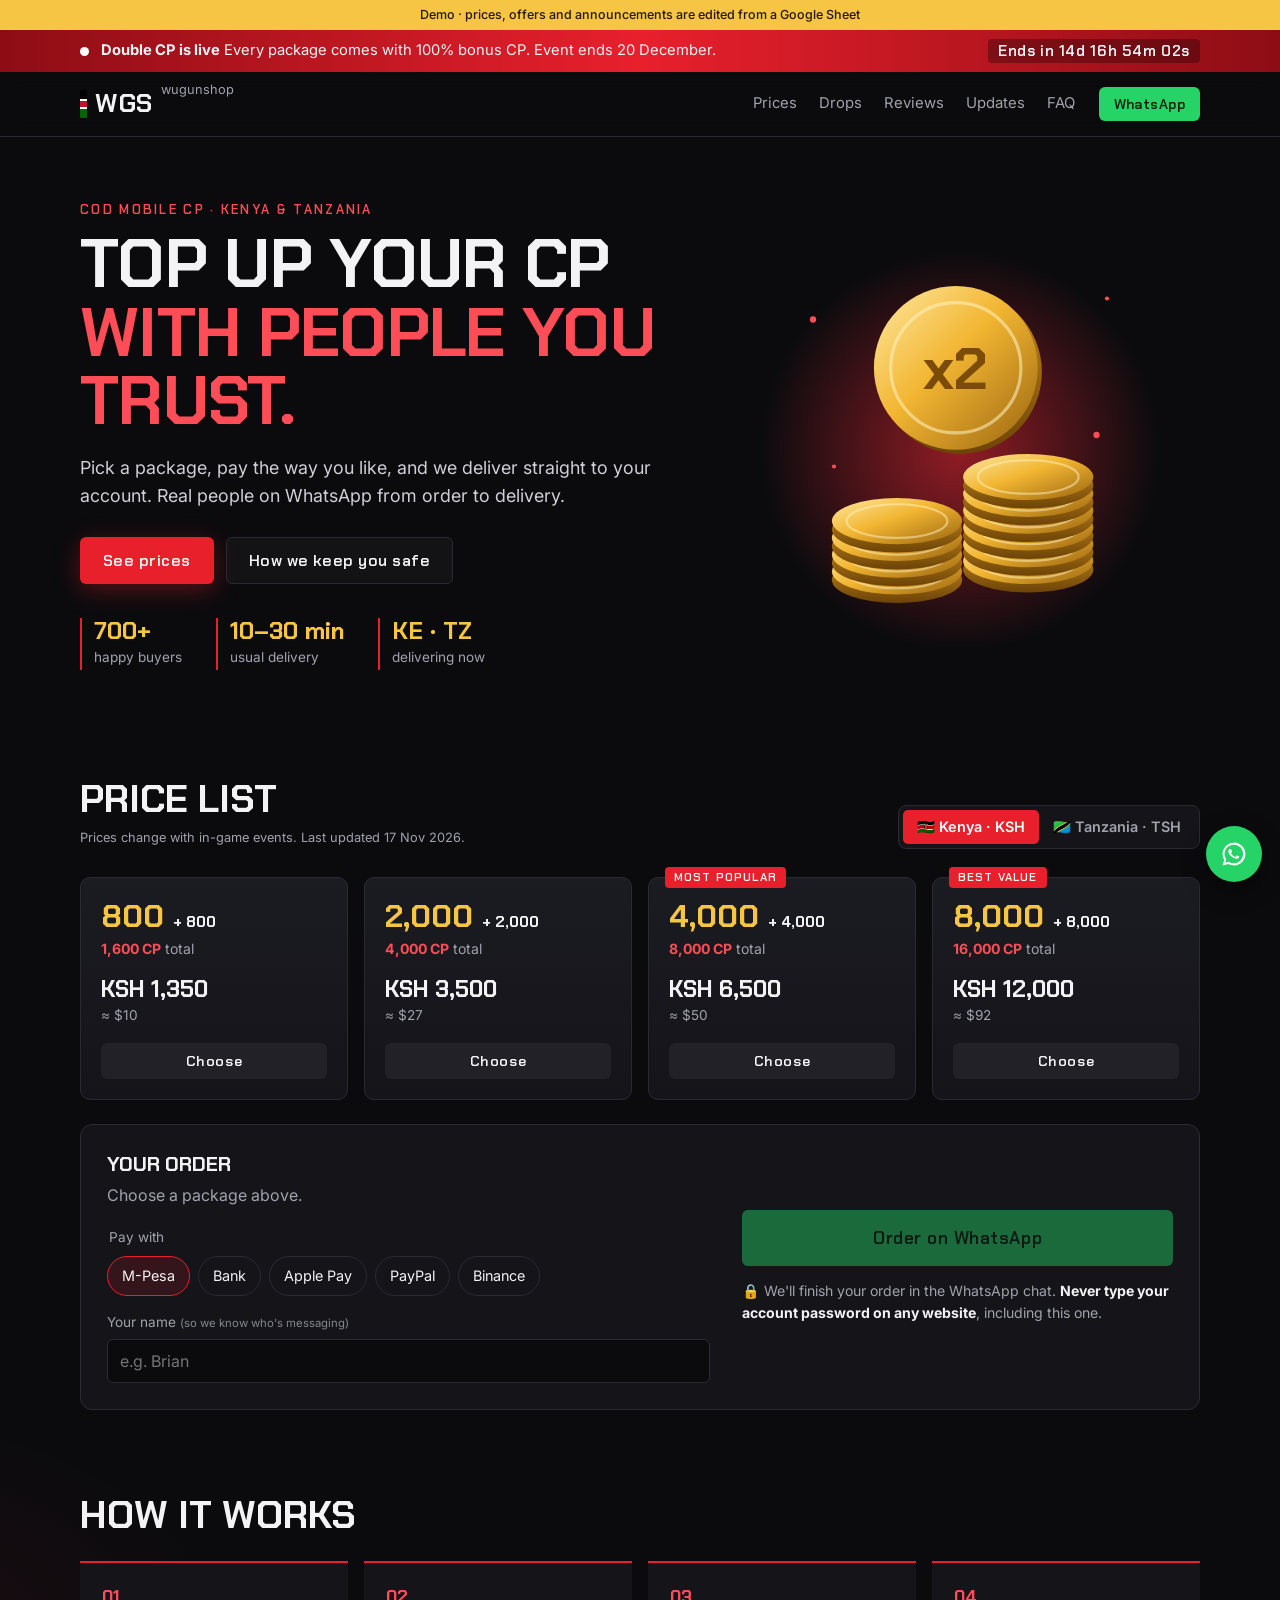
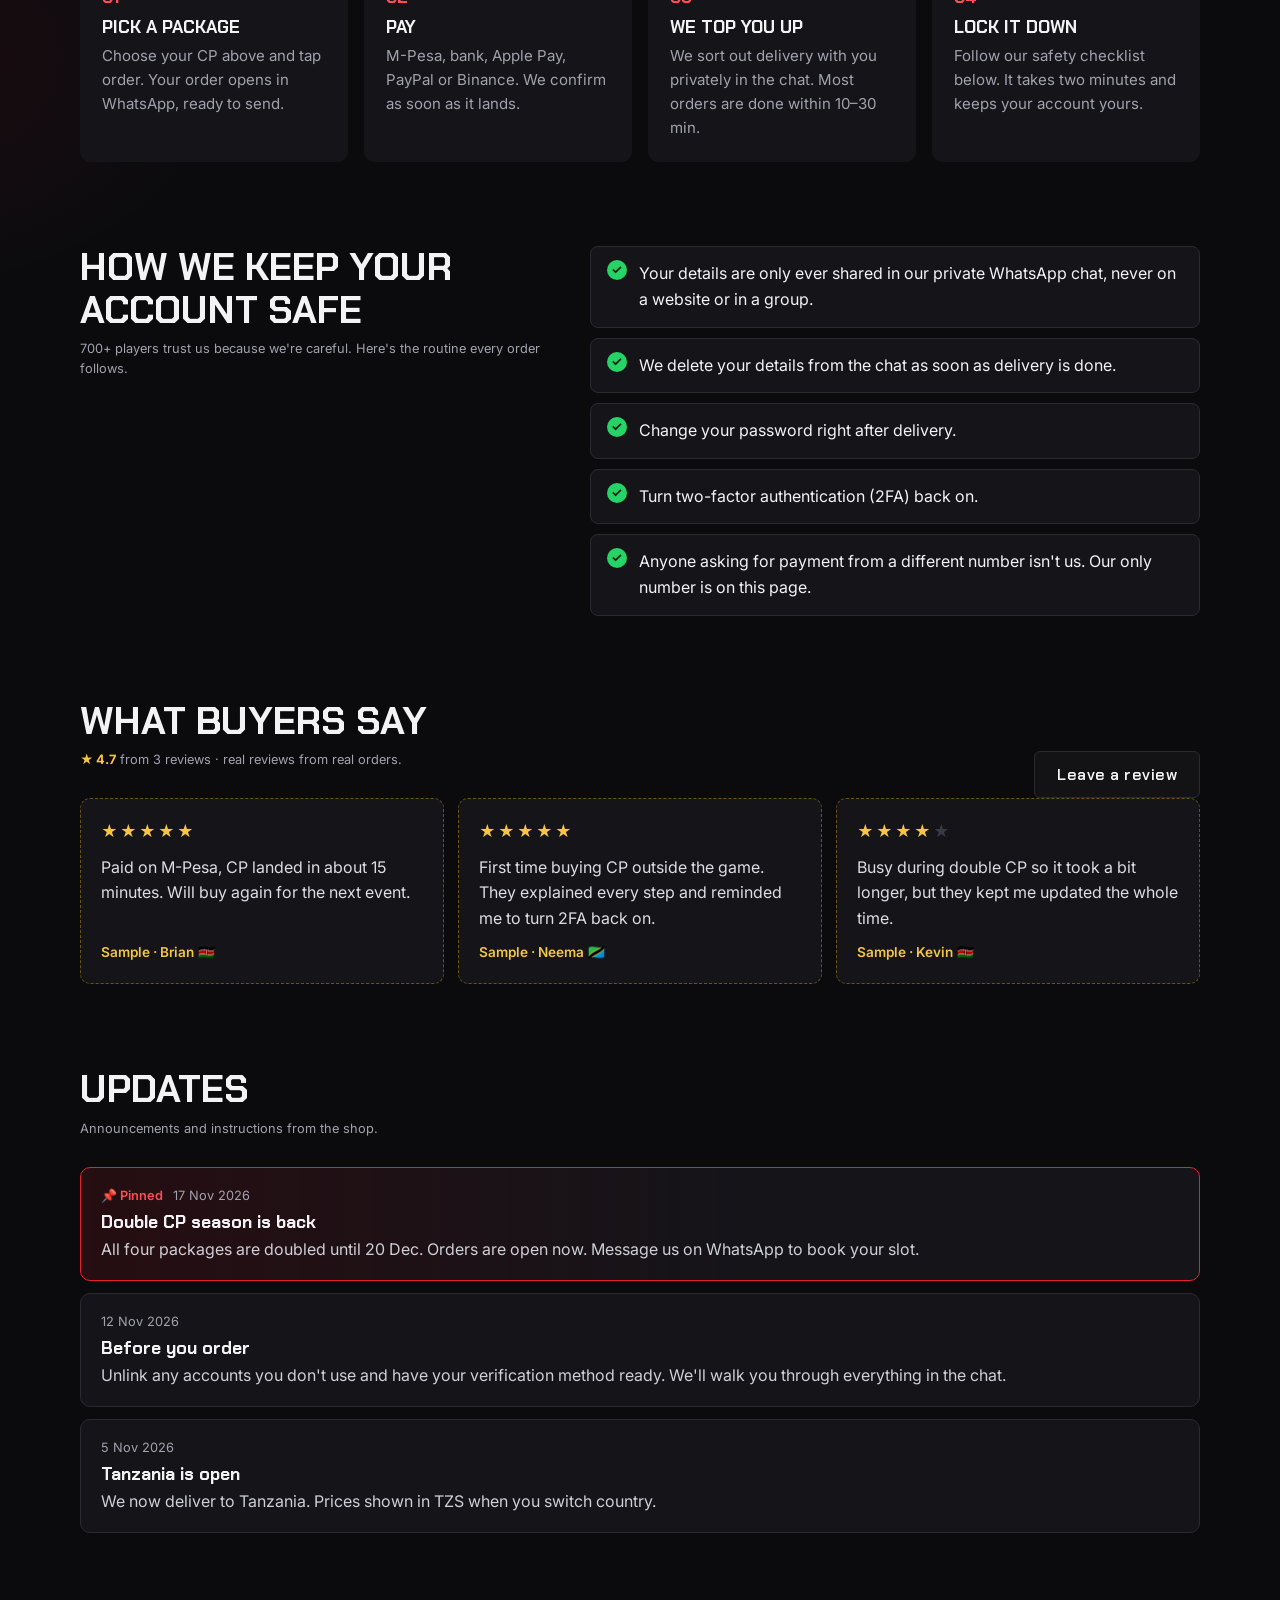
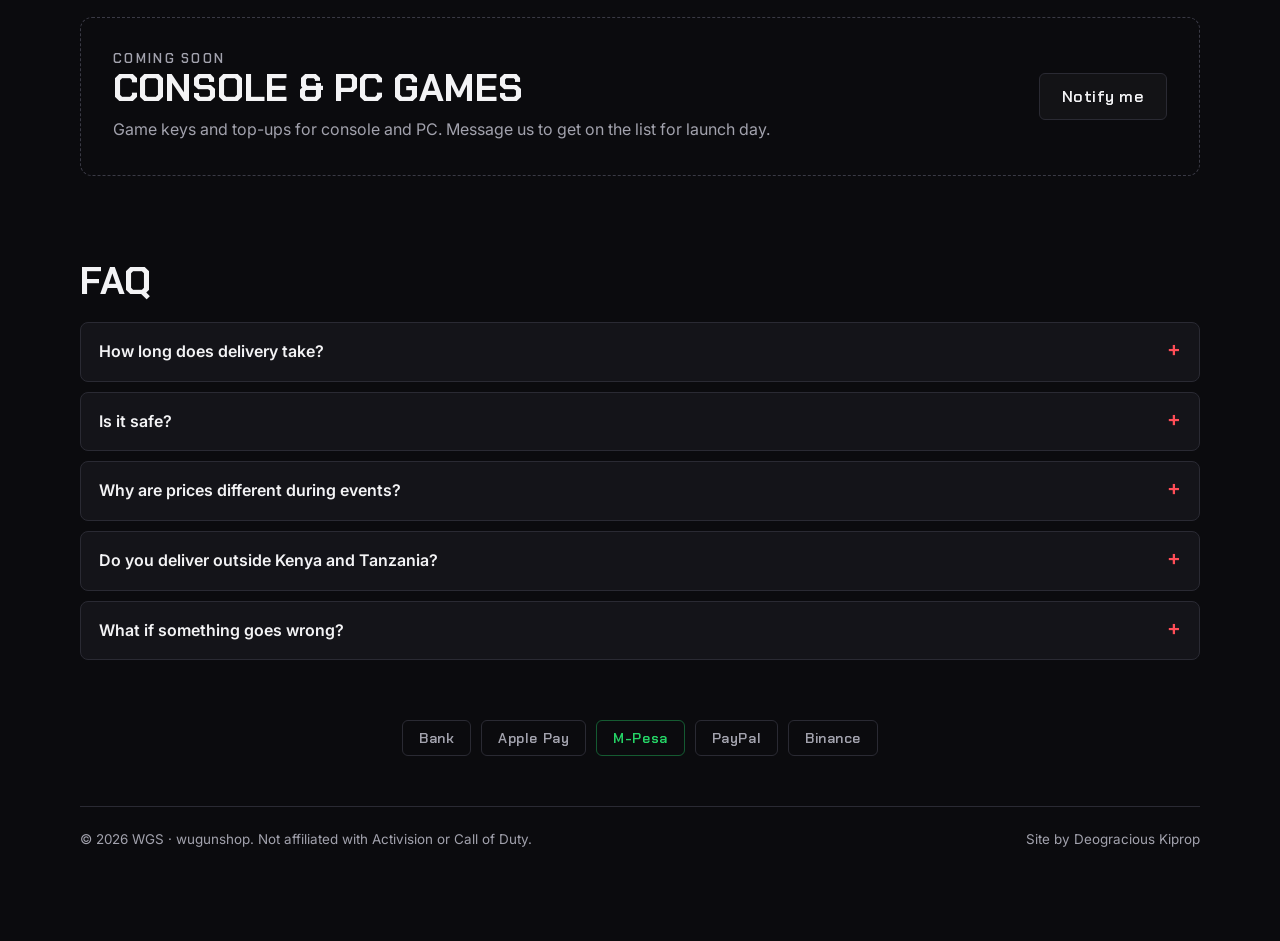
==== index.html @ 97a96426 "WGS demo site Co-Authored-By: Claude Opus 5.5 <noreply@anthropic.com>" ====
<!DOCTYPE html>
<html lang="en">
<head>
  <meta charset="UTF-8">
  <meta name="viewport" content="width=device-width, initial-scale=1">
  <title>WGS · wugunshop · CoD Mobile CP in Kenya &amp; Tanzania</title>
  <meta name="description" content="Top up CoD Mobile CP with WGS, trusted by 700+ players in Kenya and Tanzania. Pay with M-Pesa, bank, Apple Pay, PayPal or Binance.">
  <meta name="robots" content="noindex">  <!-- DEMO: remove when he approves going live -->
  <meta name="theme-color" content="#0b0b0e">
  <link rel="preconnect" href="https://fonts.googleapis.com">
  <link rel="preconnect" href="https://fonts.gstatic.com" crossorigin>
  <link href="https://fonts.googleapis.com/css2?family=Chakra+Petch:wght@500;600;700&family=Inter:wght@400;500;600&display=swap" rel="stylesheet">
  <link rel="stylesheet" href="style.css">
</head>
<body>
  <p class="demo">Demo · prices, offers and announcements are edited from a Google Sheet</p>

  <div class="offer" id="offer" hidden>
    <div class="wrap offer-in">
      <span class="pulse" aria-hidden="true"></span>
      <p><b id="offer-title"></b> <span id="offer-detail"></span></p>
      <p class="count" id="offer-count" aria-live="off"></p>
    </div>
  </div>

  <header class="nav">
    <div class="wrap nav-in">
      <a class="logo" href="#top" aria-label="WGS home">
        <span class="flag" aria-hidden="true"></span>
        <span class="mark">WGS</span><span class="sub">wugunshop</span>
      </a>
      <nav aria-label="Main">
        <a href="#prices">Prices</a>
        <a href="#drops">Drops</a>
        <a href="#reviews">Reviews</a>
        <a href="#news">Updates</a>
        <a href="#faq">FAQ</a>
      </nav>
      <a class="btn wa small" id="nav-wa" href="#" target="_blank" rel="noopener">WhatsApp</a>
    </div>
  </header>

  <main id="top">
    <section class="hero wrap">
      <div>
        <p class="eyebrow">CoD Mobile CP · Kenya &amp; Tanzania</p>
        <h1>Top up your CP<br><span>with people you trust.</span></h1>
        <p class="lead">Pick a package, pay the way you like, and we deliver straight to your account. Real people on WhatsApp from order to delivery.</p>
        <div class="cta">
          <a class="btn red" href="#prices">See prices</a>
          <a class="btn ghost" href="#safe">How we keep you safe</a>
        </div>
        <ul class="badges">
          <li><b id="stat-buyers">700+</b><span>happy buyers</span></li>
          <li><b id="stat-delivery">10–30 min</b><span>usual delivery</span></li>
          <li><b>KE · TZ</b><span>delivering now</span></li>
        </ul>
      </div>
      <figure class="art" aria-hidden="true">
        <svg viewBox="0 0 400 400">
          <defs>
            <radialGradient id="glow"><stop offset="0" stop-color="#ff2a36" stop-opacity=".55"/><stop offset="1" stop-color="#ff2a36" stop-opacity="0"/></radialGradient>
            <linearGradient id="gold" x1="0" y1="0" x2="1" y2="1"><stop offset="0" stop-color="#ffe9a3"/><stop offset=".45" stop-color="#f2b632"/><stop offset="1" stop-color="#9a6510"/></linearGradient>
            <linearGradient id="edge" x1="0" y1="0" x2="0" y2="1"><stop offset="0" stop-color="#c88a1c"/><stop offset="1" stop-color="#6d4407"/></linearGradient>
            <g id="coin">
              <ellipse cx="0" cy="8" rx="62" ry="22" fill="url(#edge)"/>
              <ellipse cx="0" cy="0" rx="62" ry="22" fill="url(#gold)"/>
              <ellipse cx="0" cy="0" rx="48" ry="16" fill="none" stroke="#fff3c4" stroke-opacity=".5" stroke-width="2"/>
            </g>
          </defs>
          <circle cx="200" cy="215" r="190" fill="url(#glow)"/>
          <g class="stack s1"><use href="#coin" x="140" y="330"/><use href="#coin" x="140" y="314"/><use href="#coin" x="140" y="298"/><use href="#coin" x="140" y="282"/></g>
          <g class="stack s2"><use href="#coin" x="265" y="320"/><use href="#coin" x="265" y="304"/><use href="#coin" x="265" y="288"/><use href="#coin" x="265" y="272"/><use href="#coin" x="265" y="256"/><use href="#coin" x="265" y="240"/></g>
          <g class="flip">
            <circle cx="200" cy="140" r="78" fill="url(#edge)"/>
            <circle cx="196" cy="136" r="78" fill="url(#gold)"/>
            <circle cx="196" cy="136" r="62" fill="none" stroke="#fff3c4" stroke-opacity=".55" stroke-width="3"/>
            <text x="196" y="156" text-anchor="middle" font-family="Chakra Petch, sans-serif" font-weight="700" font-size="56" fill="#7a4c08">x2</text>
          </g>
          <g class="sparks" fill="#ff4d57"><circle cx="60" cy="90" r="3"/><circle cx="340" cy="70" r="2"/><circle cx="330" cy="200" r="3"/><circle cx="80" cy="230" r="2"/></g>
        </svg>
      </figure>
    </section>

    <section id="prices" class="wrap section">
      <div class="head">
        <div>
          <h2>Price list</h2>
          <p class="sub" id="updated">Prices change with in-game events.</p>
        </div>
        <div class="switch" role="group" aria-label="Country">
          <button type="button" data-cur="kes" aria-pressed="true">🇰🇪 Kenya · KSH</button>
          <button type="button" data-cur="tzs" aria-pressed="false">🇹🇿 Tanzania · TSH</button>
        </div>
      </div>
      <div class="grid" id="grid"><p class="loading">Loading prices…</p></div>

      <div class="order" id="order">
        <div class="order-l">
          <h3>Your order</h3>
          <p class="pick" id="pick">Choose a package above.</p>
          <fieldset>
            <legend>Pay with</legend>
            <div class="pays" id="pays">
              <label><input type="radio" name="pay" value="M-Pesa" checked><span>M-Pesa</span></label>
              <label><input type="radio" name="pay" value="Bank transfer"><span>Bank</span></label>
              <label><input type="radio" name="pay" value="Apple Pay"><span>Apple Pay</span></label>
              <label><input type="radio" name="pay" value="PayPal"><span>PayPal</span></label>
              <label><input type="radio" name="pay" value="Binance"><span>Binance</span></label>
            </div>
          </fieldset>
          <label class="field">Your name <small>(so we know who's messaging)</small>
            <input id="name" type="text" autocomplete="given-name" maxlength="40" placeholder="e.g. Brian">
          </label>
        </div>
        <div class="order-r">
          <a class="btn wa big" id="send" href="#" target="_blank" rel="noopener" aria-disabled="true">Order on WhatsApp</a>
          <p class="note">🔒 We'll finish your order in the WhatsApp chat. <b>Never type your account password on any website</b>, including this one.</p>
        </div>
      </div>
    </section>

    <section id="how" class="wrap section">
      <h2>How it works</h2>
      <ol class="steps">
        <li><b>01</b><h3>Pick a package</h3><p>Choose your CP above and tap order. Your order opens in WhatsApp, ready to send.</p></li>
        <li><b>02</b><h3>Pay</h3><p>M-Pesa, bank, Apple Pay, PayPal or Binance. We confirm as soon as it lands.</p></li>
        <li><b>03</b><h3>We top you up</h3><p>We sort out delivery with you privately in the chat. Most orders are done within <span class="js-delivery">10–30 min</span>.</p></li>
        <li><b>04</b><h3>Lock it down</h3><p>Follow our safety checklist below. It takes two minutes and keeps your account yours.</p></li>
      </ol>
    </section>

    <section id="safe" class="wrap section safe">
      <div>
        <h2>How we keep your account safe</h2>
        <p class="sub">700+ players trust us because we're careful. Here's the routine every order follows.</p>
      </div>
      <ul class="checks">
        <li>Your details are only ever shared in our private WhatsApp chat, never on a website or in a group.</li>
        <li>We delete your details from the chat as soon as delivery is done.</li>
        <li>Change your password right after delivery.</li>
        <li>Turn two-factor authentication (2FA) back on.</li>
        <li>Anyone asking for payment from a different number isn't us. Our only number is on this page.</li>
      </ul>
    </section>

    <section id="reviews" class="wrap section">
      <div class="head">
        <div>
          <h2>What buyers say</h2>
          <p class="sub" id="rating">Real reviews from real orders.</p>
        </div>
        <button type="button" class="btn ghost" id="review-open" aria-expanded="false" aria-controls="review-form">Leave a review</button>
      </div>
      <form class="review-form" id="review-form" hidden>
        <div class="stars-in" role="radiogroup" aria-label="Your rating">
          <label><input type="radio" name="stars" value="5" checked aria-label="5 stars"><span>★</span></label>
          <label><input type="radio" name="stars" value="4" aria-label="4 stars"><span>★</span></label>
          <label><input type="radio" name="stars" value="3" aria-label="3 stars"><span>★</span></label>
          <label><input type="radio" name="stars" value="2" aria-label="2 stars"><span>★</span></label>
          <label><input type="radio" name="stars" value="1" aria-label="1 star"><span>★</span></label>
        </div>
        <div class="row">
          <label class="field">Name <input id="r-name" type="text" maxlength="30" required placeholder="First name is fine"></label>
          <label class="field">Country
            <select id="r-country"><option value="KE">Kenya</option><option value="TZ">Tanzania</option><option value="Other">Other</option></select>
          </label>
        </div>
        <label class="field">Your review <textarea id="r-msg" rows="3" maxlength="300" required placeholder="How did your order go?"></textarea></label>
        <div class="row end">
          <p class="note">Your review goes to us on WhatsApp. We post it here once we've matched it to your order.</p>
          <button class="btn red" type="submit">Send review</button>
        </div>
      </form>
      <div class="reviews" id="reviewlist"></div>
    </section>

    <section id="drops" class="wrap section">
      <h2>Coming up in-game</h2>
      <p class="sub">Upcoming drops and events. Book your CP early so it's ready on launch day.</p>
      <div class="drops" id="droplist"></div>
    </section>

    <section id="news" class="wrap section">
      <h2>Updates</h2>
      <p class="sub">Announcements and instructions from the shop.</p>
      <div class="news" id="newslist"></div>
    </section>

    <section class="wrap section soon">
      <div>
        <p class="eyebrow">Coming soon</p>
        <h2>Console &amp; PC games</h2>
        <p>Game keys and top-ups for console and PC. Message us to get on the list for launch day.</p>
      </div>
      <a class="btn ghost" id="soon-wa" href="#" target="_blank" rel="noopener">Notify me</a>
    </section>

    <section id="faq" class="wrap section">
      <h2>FAQ</h2>
      <div class="faq">
        <details><summary>How long does delivery take?</summary><p>Most orders are done within <span class="js-delivery">10–30 min</span> of payment. During big events it can take a little longer. We'll tell you in the chat.</p></details>
        <details><summary>Is it safe?</summary><p>We've served 700+ players. Everything happens privately on WhatsApp, and we walk you through changing your password and turning on 2FA after delivery.</p></details>
        <details><summary>Why are prices different during events?</summary><p>When the game runs a double-CP event, you get twice the CP for the same price. Our list always shows the current deal and when it was last updated.</p></details>
        <details><summary>Do you deliver outside Kenya and Tanzania?</summary><p>Ask us on WhatsApp. We'll tell you straight away if we can.</p></details>
        <details><summary>What if something goes wrong?</summary><p>Message us. If we can't deliver, you get your money back.</p></details>
      </div>
    </section>

    <section class="wrap section pay-row" aria-label="Payment methods">
      <span>Bank</span><span>Apple Pay</span><span class="mp">M-Pesa</span><span>PayPal</span><span>Binance</span>
    </section>
  </main>

  <footer class="wrap footer">
    <p>© <span id="year">2026</span> WGS · wugunshop. Not affiliated with Activision or Call of Duty.</p>
    <p>Site by Deogracious Kiprop</p>
  </footer>

  <a class="fab" id="fab" href="#" target="_blank" rel="noopener" aria-label="Chat on WhatsApp">
    <svg viewBox="0 0 32 32" width="28" height="28" aria-hidden="true"><path fill="currentColor" d="M16 3a13 13 0 0 0-11.2 19.6L3 29l6.6-1.7A13 13 0 1 0 16 3zm0 23.6c-2 0-3.9-.5-5.6-1.5l-.4-.2-3.9 1 1-3.8-.3-.4A10.6 10.6 0 1 1 16 26.6zm5.8-7.9c-.3-.2-1.9-.9-2.2-1-.3-.1-.5-.2-.7.2l-1 1.2c-.2.2-.4.2-.7.1-.3-.2-1.4-.5-2.6-1.6-1-.9-1.6-1.9-1.8-2.2-.2-.3 0-.5.1-.7l.5-.6.3-.5v-.5l-1-2.4c-.3-.6-.5-.5-.7-.5h-.6c-.2 0-.5.1-.8.4-.3.3-1 1-1 2.5s1.1 2.9 1.2 3.1c.2.2 2.1 3.2 5.1 4.5 2.5 1 3 .8 3.6.7.6-.1 1.9-.8 2.1-1.5.3-.7.3-1.4.2-1.5-.1-.2-.3-.2-.6-.4z"/></svg>
  </a>

  <script src="data.js"></script>
  <script src="script.js"></script>
</body>
</html>
---- style.css ----
:root {
  --bg: #0b0b0e; --panel: #141419; --panel-2: #1b1b22; --line: #2a2a33;
  --text: #f3f3f5; --muted: #a2a2ad; --red: #e8202c; --red-2: #ff4d57; --gold: #f6c544;
  --green: #25d366; --kenya: linear-gradient(#000 0 33%, #fff 33% 38%, #c8102e 38% 62%, #fff 62% 67%, #006600 67%);
  --display: "Chakra Petch", "Inter", system-ui, sans-serif;
  --sans: "Inter", system-ui, -apple-system, "Segoe UI", sans-serif;
}
* { box-sizing: border-box; }
html { scroll-behavior: smooth; scroll-padding-top: 80px; }
body {
  margin: 0; color: var(--text); font: 16px/1.6 var(--sans); -webkit-font-smoothing: antialiased;
  background:
    radial-gradient(900px 500px at 85% -10%, rgba(232,32,44,.22), transparent 60%),
    radial-gradient(600px 400px at -10% 40%, rgba(232,32,44,.08), transparent 60%),
    var(--bg);
}
a { color: inherit; }
:focus-visible { outline: 2px solid var(--red-2); outline-offset: 3px; }
[hidden] { display: none !important; }
.wrap { width: min(1120px, 100% - 32px); margin-inline: auto; }

.demo { margin: 0; padding: 5px 16px; background: #f6c544; color: #241800; font-size: 12.5px; text-align: center; font-weight: 500; }

/* offer banner */
.offer { background: linear-gradient(90deg, #8d0d15, var(--red), #8d0d15); }
.offer-in { display: flex; align-items: center; gap: 12px; padding: 9px 0; font-size: .92rem; }
.offer p { margin: 0; }
.offer-in > p:first-of-type { flex: 1; }
.pulse { width: 9px; height: 9px; border-radius: 50%; background: #fff; flex: none; animation: pulse 1.6s infinite; }
@keyframes pulse { 0% { box-shadow: 0 0 0 0 rgba(255,255,255,.7); } 100% { box-shadow: 0 0 0 10px rgba(255,255,255,0); } }
.count { font: 600 .95rem var(--display); letter-spacing: .04em; white-space: nowrap; background: rgba(0,0,0,.3); padding: 2px 10px; border-radius: 4px; }

/* nav */
.nav { position: sticky; top: 0; z-index: 20; background: rgba(11,11,14,.82); backdrop-filter: blur(10px); border-bottom: 1px solid var(--line); }
.nav-in { display: flex; align-items: center; gap: 24px; height: 64px; }
.logo { display: flex; align-items: center; gap: 8px; text-decoration: none; margin-right: auto; }
.flag { width: 7px; height: 28px; background: var(--kenya); border-radius: 1px; }
.mark { font: 700 1.6rem/1 var(--display); letter-spacing: .02em; }
.sub { font-size: .8rem; color: var(--muted); align-self: flex-end; margin-bottom: 3px; }
.nav nav { display: flex; gap: 22px; }
.nav nav a { text-decoration: none; color: var(--muted); font-size: .93rem; }
.nav nav a:hover { color: var(--text); }

/* buttons */
.btn { display: inline-flex; align-items: center; justify-content: center; gap: 8px; padding: 12px 22px; border-radius: 6px; font: 600 .98rem var(--display); letter-spacing: .03em; text-decoration: none; border: 1.5px solid transparent; cursor: pointer; color: var(--text); transition: transform .15s, background .15s, box-shadow .15s; }
.btn:hover { transform: translateY(-1px); }
.btn.red { background: var(--red); box-shadow: 0 6px 24px rgba(232,32,44,.35); }
.btn.red:hover { background: var(--red-2); }
.btn.ghost { border-color: var(--line); background: rgba(255,255,255,.03); }
.btn.ghost:hover { border-color: var(--red); }
.btn.wa { background: var(--green); color: #04220f; }
.btn.small { padding: 7px 14px; font-size: .88rem; }
.btn.big { width: 100%; padding: 16px; font-size: 1.1rem; }
.btn[aria-disabled="true"] { opacity: .45; pointer-events: none; }

/* hero */
.hero { display: grid; grid-template-columns: 1.25fr 1fr; gap: 40px; align-items: center; padding: 64px 0 24px; }
.eyebrow { margin: 0 0 12px; font: 600 .8rem var(--display); letter-spacing: .18em; text-transform: uppercase; color: var(--red-2); }
h1 { font: 700 clamp(2.4rem, 6vw, 4.2rem)/1.02 var(--display); margin: 0 0 18px; letter-spacing: -.01em; text-transform: uppercase; }
h1 span { color: var(--red-2); }
.lead { font-size: 1.12rem; color: #cfcfd6; max-width: 32em; margin: 0 0 26px; }
.cta { display: flex; flex-wrap: wrap; gap: 12px; }
.badges { list-style: none; padding: 0; margin: 34px 0 0; display: flex; flex-wrap: wrap; gap: 14px 34px; }
.badges li { padding-left: 12px; border-left: 2px solid var(--red); }
.badges b { display: block; font: 700 1.5rem/1.1 var(--display); color: var(--gold); }
.badges span { font-size: .85rem; color: var(--muted); }
.art { margin: 0; }
.art svg { width: 100%; max-width: 420px; display: block; margin-inline: auto; overflow: visible; }
.flip { transform-origin: 196px 136px; animation: bob 4s ease-in-out infinite; }
@keyframes bob { 50% { transform: translateY(-12px) rotate(-6deg); } }
.sparks circle { animation: twinkle 2.4s infinite; }
.sparks circle:nth-child(2n) { animation-delay: 1.2s; }
@keyframes twinkle { 50% { opacity: .15; } }

/* sections */
.section { padding-top: 84px; }
h2 { font: 700 clamp(1.7rem, 3.5vw, 2.4rem)/1.1 var(--display); margin: 0 0 8px; text-transform: uppercase; }
.sub { color: var(--muted); margin: 0 0 28px; }
.head { display: flex; justify-content: space-between; align-items: flex-end; flex-wrap: wrap; gap: 16px; }
.switch { display: inline-flex; background: var(--panel); border: 1px solid var(--line); border-radius: 8px; padding: 4px; margin-bottom: 28px; }
.switch button { background: none; border: 0; color: var(--muted); font: 600 .9rem var(--sans); padding: 8px 14px; border-radius: 5px; cursor: pointer; }
.switch button[aria-pressed="true"] { background: var(--red); color: #fff; }

/* price cards */
.grid { display: grid; grid-template-columns: repeat(4, 1fr); gap: 16px; }
.loading { color: var(--muted); }
.card { position: relative; text-align: left; background: linear-gradient(180deg, var(--panel-2), var(--panel)); border: 1.5px solid var(--line); border-radius: 10px; padding: 22px 20px 20px; color: var(--text); cursor: pointer; font: inherit; transition: border-color .15s, transform .15s, box-shadow .15s; }
.card:hover { border-color: #4a4a55; transform: translateY(-2px); }
.card[aria-pressed="true"] { border-color: var(--red); box-shadow: 0 0 0 1px var(--red), 0 10px 30px rgba(232,32,44,.25); }
.card .tag { position: absolute; top: -11px; left: 16px; background: var(--red); font: 600 .72rem var(--display); letter-spacing: .1em; text-transform: uppercase; padding: 3px 9px; border-radius: 4px; }
.card .cp { font: 700 2rem/1 var(--display); color: var(--gold); }
.card .cp small { font-size: .95rem; color: var(--text); }
.card .bonus { margin: 6px 0 18px; font-size: .88rem; color: var(--muted); }
.card .bonus b { color: var(--red-2); }
.card .price { font: 700 1.45rem/1 var(--display); }
.card .usd { font-size: .85rem; color: var(--muted); margin-top: 4px; }
.card .go { margin-top: 16px; display: block; text-align: center; padding: 9px; border-radius: 6px; background: rgba(255,255,255,.05); font: 600 .9rem var(--display); letter-spacing: .04em; }
.card[aria-pressed="true"] .go { background: var(--red); }

/* order panel */
.order { display: grid; grid-template-columns: 1.4fr 1fr; gap: 32px; margin-top: 24px; padding: 26px; background: var(--panel); border: 1px solid var(--line); border-radius: 12px; }
.order h3 { font: 700 1.25rem var(--display); margin: 0 0 6px; text-transform: uppercase; }
.pick { margin: 0 0 18px; color: var(--muted); }
.pick b { color: var(--gold); }
fieldset { border: 0; padding: 0; margin: 0 0 16px; }
legend { font-size: .85rem; color: var(--muted); margin-bottom: 8px; }
.pays { display: flex; flex-wrap: wrap; gap: 8px; }
.pays label { cursor: pointer; }
.pays input { position: absolute; opacity: 0; }
.pays span { display: inline-block; padding: 7px 14px; border-radius: 999px; border: 1px solid var(--line); font-size: .9rem; }
.pays input:checked + span { border-color: var(--red); background: rgba(232,32,44,.15); }
.pays input:focus-visible + span { outline: 2px solid var(--red-2); outline-offset: 2px; }
.field { display: block; font-size: .85rem; color: var(--muted); }
.field small { opacity: .8; }
.field input { display: block; width: 100%; margin-top: 6px; padding: 11px 12px; border-radius: 6px; border: 1px solid var(--line); background: var(--bg); color: var(--text); font: 1rem var(--sans); }
.order-r { display: flex; flex-direction: column; justify-content: center; gap: 14px; }
.note { margin: 0; font-size: .88rem; color: var(--muted); }
.note b { color: var(--text); }

/* steps */
.steps { list-style: none; padding: 0; margin: 24px 0 0; display: grid; grid-template-columns: repeat(4, 1fr); gap: 16px; counter-reset: s; }
.steps li { padding: 22px; border-top: 2px solid var(--red); background: var(--panel); border-radius: 0 0 10px 10px; }
.steps b { font: 700 1.1rem var(--display); color: var(--red-2); }
.steps h3 { font: 700 1.1rem var(--display); margin: 6px 0; text-transform: uppercase; }
.steps p { margin: 0; color: var(--muted); font-size: .94rem; }

/* safety */
.safe { display: grid; grid-template-columns: 1fr 1.3fr; gap: 40px; align-items: start; }
.checks { list-style: none; margin: 0; padding: 0; display: grid; gap: 10px; }
.checks li { position: relative; padding: 14px 16px 14px 48px; background: var(--panel); border: 1px solid var(--line); border-radius: 8px; }
.checks li::before { content: "✓"; position: absolute; left: 16px; top: 13px; width: 20px; height: 20px; border-radius: 50%; background: var(--green); color: #04220f; font: 700 .8rem/20px var(--sans); text-align: center; }

/* news */
.news { display: grid; gap: 12px; }
.post { padding: 18px 20px; background: var(--panel); border: 1px solid var(--line); border-radius: 10px; }
.post.pinned { border-color: var(--red); background: linear-gradient(90deg, rgba(232,32,44,.12), var(--panel) 60%); }
.post .meta { font-size: .8rem; color: var(--muted); margin: 0 0 4px; display: flex; gap: 10px; }
.post .meta .pin { color: var(--red-2); font-weight: 600; }
.post h3 { margin: 0 0 4px; font: 700 1.1rem var(--display); }
.post p { margin: 0; color: #cfcfd6; }

/* reviews */
.reviews { display: grid; grid-template-columns: repeat(3, 1fr); gap: 14px; }
.review { margin: 0; padding: 20px; background: var(--panel); border: 1px solid var(--line); border-radius: 10px; display: flex; flex-direction: column; gap: 10px; }
.review .stars { color: var(--gold); letter-spacing: 2px; }
.review .stars .off { color: #3a3a45; }
.review blockquote { margin: 0; color: #dcdce2; flex: 1; }
.review figcaption { font-size: .85rem; color: var(--muted); }
.review figcaption b { color: var(--text); font-weight: 600; }
.review.sample { border-style: dashed; border-color: #6b5413; }
.review.sample figcaption b { color: var(--gold); }
#rating b { color: var(--gold); }
.review-form { display: grid; gap: 14px; margin-bottom: 18px; padding: 22px; background: var(--panel); border: 1px solid var(--red); border-radius: 12px; }
.review-form .row { display: grid; grid-template-columns: 1fr 1fr; gap: 14px; }
.review-form .row.end { grid-template-columns: 1fr auto; align-items: center; }
.review-form select, .review-form textarea { display: block; width: 100%; margin-top: 6px; padding: 11px 12px; border-radius: 6px; border: 1px solid var(--line); background: var(--bg); color: var(--text); font: 1rem var(--sans); resize: vertical; }
.stars-in { display: flex; flex-direction: row-reverse; justify-content: flex-end; gap: 4px; }
.stars-in input { position: absolute; opacity: 0; }
.stars-in span { font-size: 2rem; line-height: 1; color: #3a3a45; cursor: pointer; transition: color .1s; }
.stars-in label:has(input:checked) span, .stars-in label:has(input:checked) ~ label span { color: var(--gold); }
.stars-in input:focus-visible + span { outline: 2px solid var(--red-2); border-radius: 4px; }

/* drops */
.drops { display: grid; grid-template-columns: repeat(3, 1fr); gap: 14px; }
.drop { position: relative; overflow: hidden; border-radius: 10px; background: var(--panel); border: 1px solid var(--line); }
.drop .pic { aspect-ratio: 4 / 3; background: radial-gradient(circle at 70% 30%, rgba(232,32,44,.45), transparent 60%), repeating-linear-gradient(135deg, #1b1b22 0 12px, #16161c 12px 24px); display: grid; place-items: center; color: #55555f; font: 600 .8rem var(--display); letter-spacing: .1em; text-transform: uppercase; }
.drop .pic img { width: 100%; height: 100%; object-fit: cover; display: block; }
.drop .date { position: absolute; top: 12px; left: 12px; background: var(--red); padding: 4px 10px; border-radius: 4px; font: 700 .85rem var(--display); letter-spacing: .04em; }
.drop .body { padding: 16px 18px 18px; }
.drop h3 { margin: 0 0 4px; font: 700 1.15rem var(--display); text-transform: uppercase; }
.drop p { margin: 0; color: var(--muted); font-size: .93rem; }
.drop .soon-t { display: inline-block; margin-top: 10px; font-size: .8rem; color: var(--gold); }

/* soon */
.soon { display: flex; justify-content: space-between; align-items: center; gap: 24px; flex-wrap: wrap; margin-top: 84px; padding: 32px; border: 1px dashed #3a3a45; border-radius: 12px; }
.soon .section { padding: 0; }
.soon p { margin: 0; color: var(--muted); }
.soon h2 { margin-bottom: 8px; }
section.soon { padding-top: 32px; }

/* faq */
.faq { display: grid; gap: 10px; margin-top: 20px; }
.faq details { background: var(--panel); border: 1px solid var(--line); border-radius: 8px; padding: 0 18px; }
.faq summary { cursor: pointer; padding: 16px 0; font-weight: 600; list-style: none; display: flex; justify-content: space-between; gap: 12px; }
.faq summary::after { content: "+"; color: var(--red-2); font-size: 1.3rem; line-height: 1; }
.faq details[open] summary::after { content: "–"; }
.faq summary::-webkit-details-marker { display: none; }
.faq p { margin: 0 0 16px; color: var(--muted); }

.pay-row { display: flex; flex-wrap: wrap; justify-content: center; gap: 10px; padding-top: 60px; }
.pay-row span { padding: 8px 16px; border: 1px solid var(--line); border-radius: 6px; font: 600 .88rem var(--display); color: var(--muted); letter-spacing: .04em; }
.pay-row .mp { color: var(--green); border-color: rgba(37,211,102,.4); }

.footer { display: flex; justify-content: space-between; flex-wrap: wrap; gap: 8px; margin-top: 50px; padding: 22px 0 90px; border-top: 1px solid var(--line); color: var(--muted); font-size: .84rem; }
.footer p { margin: 0; }

.fab { position: fixed; right: 18px; bottom: 18px; z-index: 30; width: 56px; height: 56px; border-radius: 50%; display: grid; place-items: center; background: var(--green); color: #fff; box-shadow: 0 8px 24px rgba(0,0,0,.45); }

@media (max-width: 960px) {
  .grid { grid-template-columns: repeat(2, 1fr); gap: 20px 14px; }
  .steps { grid-template-columns: 1fr 1fr; }
  .reviews, .drops { grid-template-columns: 1fr 1fr; }
}
@media (max-width: 760px) {
  .hero { grid-template-columns: 1fr; padding-top: 36px; gap: 8px; }
  .art { order: -1; }
  .art svg { max-width: 240px; }
  .nav nav { display: none; }
  .order { grid-template-columns: 1fr; padding: 20px; gap: 20px; }
  .safe { grid-template-columns: 1fr; gap: 8px; }
  .offer-in { flex-wrap: wrap; gap: 6px 10px; font-size: .86rem; }
  .section { padding-top: 64px; }
}
@media (max-width: 480px) {
  .grid { grid-template-columns: 1fr 1fr; gap: 18px 10px; }
  .card { padding: 18px 14px 14px; }
  .card .cp { font-size: 1.6rem; }
  .card .price { font-size: 1.15rem; }
  .steps, .reviews, .drops, .review-form .row, .review-form .row.end { grid-template-columns: 1fr; }
  .drops { grid-auto-flow: column; grid-auto-columns: 82%; overflow-x: auto; scroll-snap-type: x mandatory; padding-bottom: 6px; }
  .drop { scroll-snap-align: start; }
  .badges { gap: 14px 22px; }
  .badges b { font-size: 1.25rem; }
  .switch button { padding: 8px 10px; font-size: .84rem; }
  .soon { padding: 22px; }
}
@media (prefers-reduced-motion: reduce) { *, *::before, *::after { animation: none !important; transition: none !important; } html { scroll-behavior: auto; } }
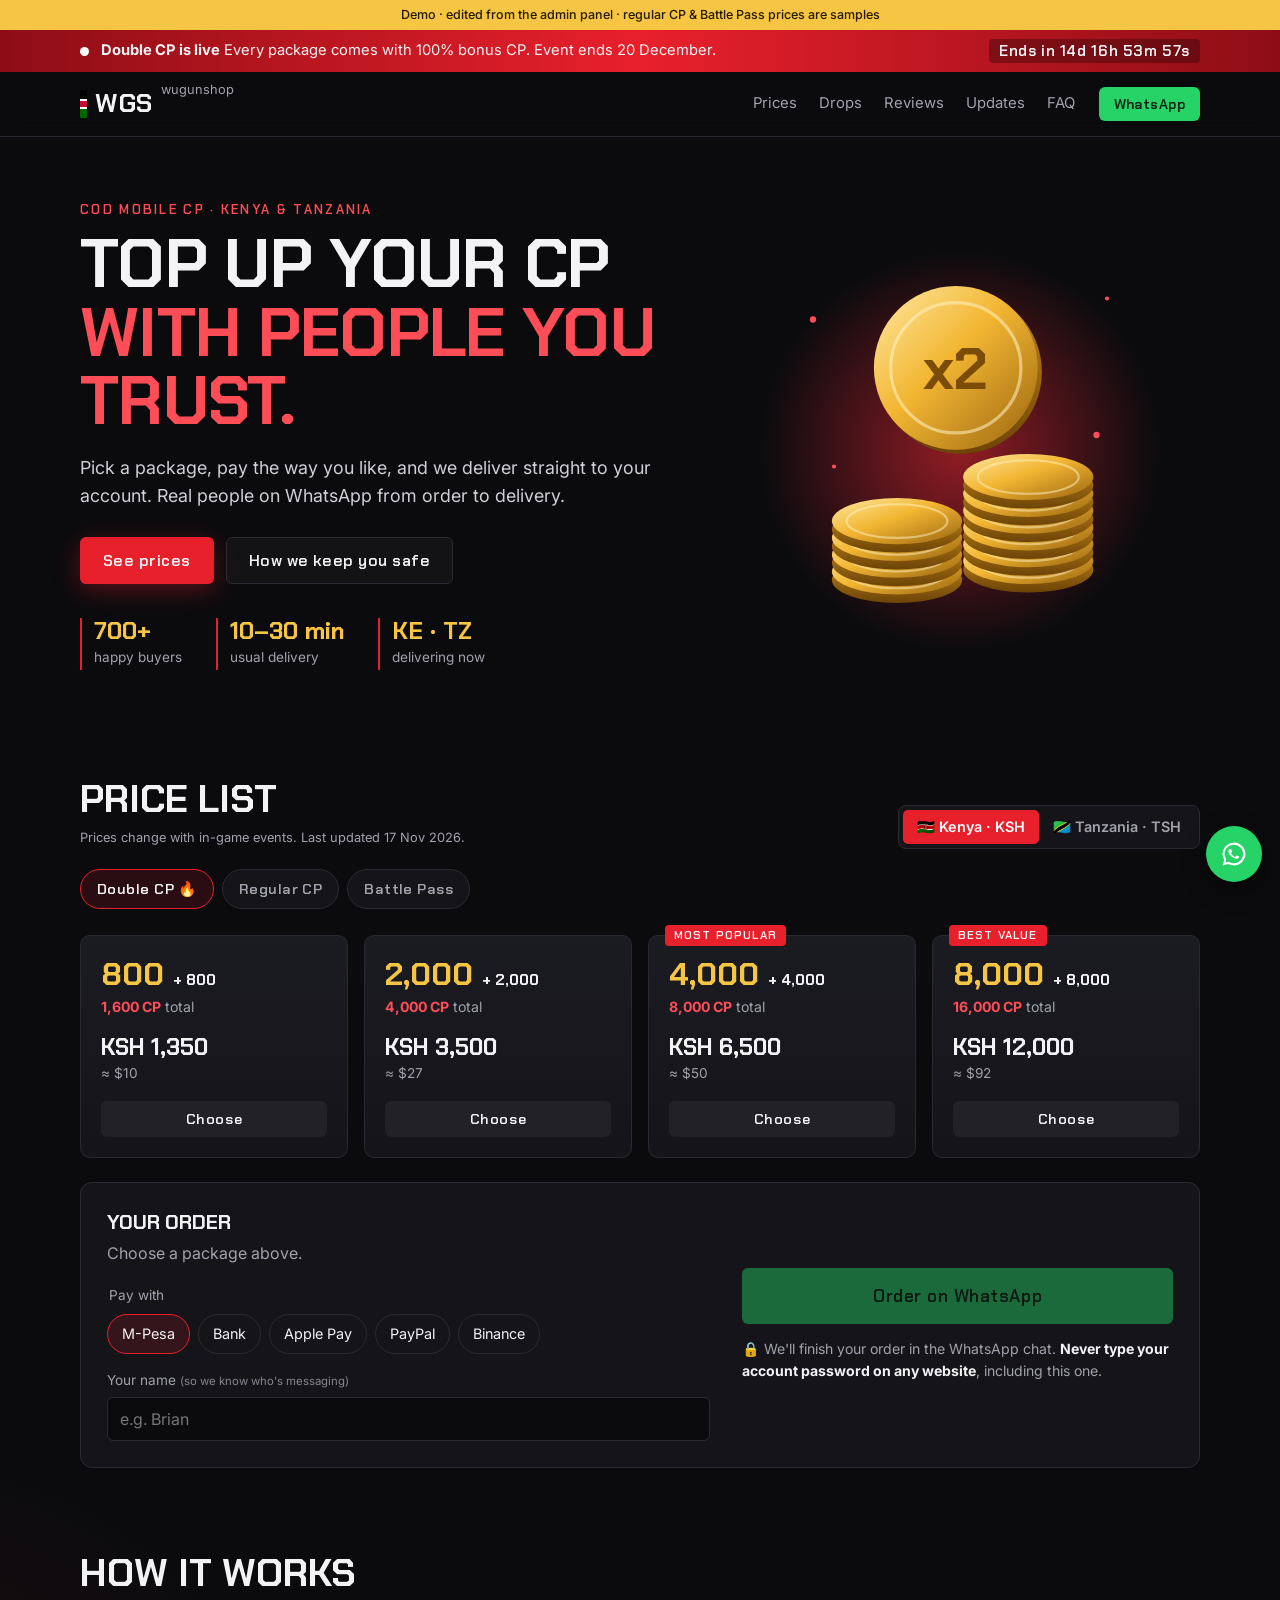
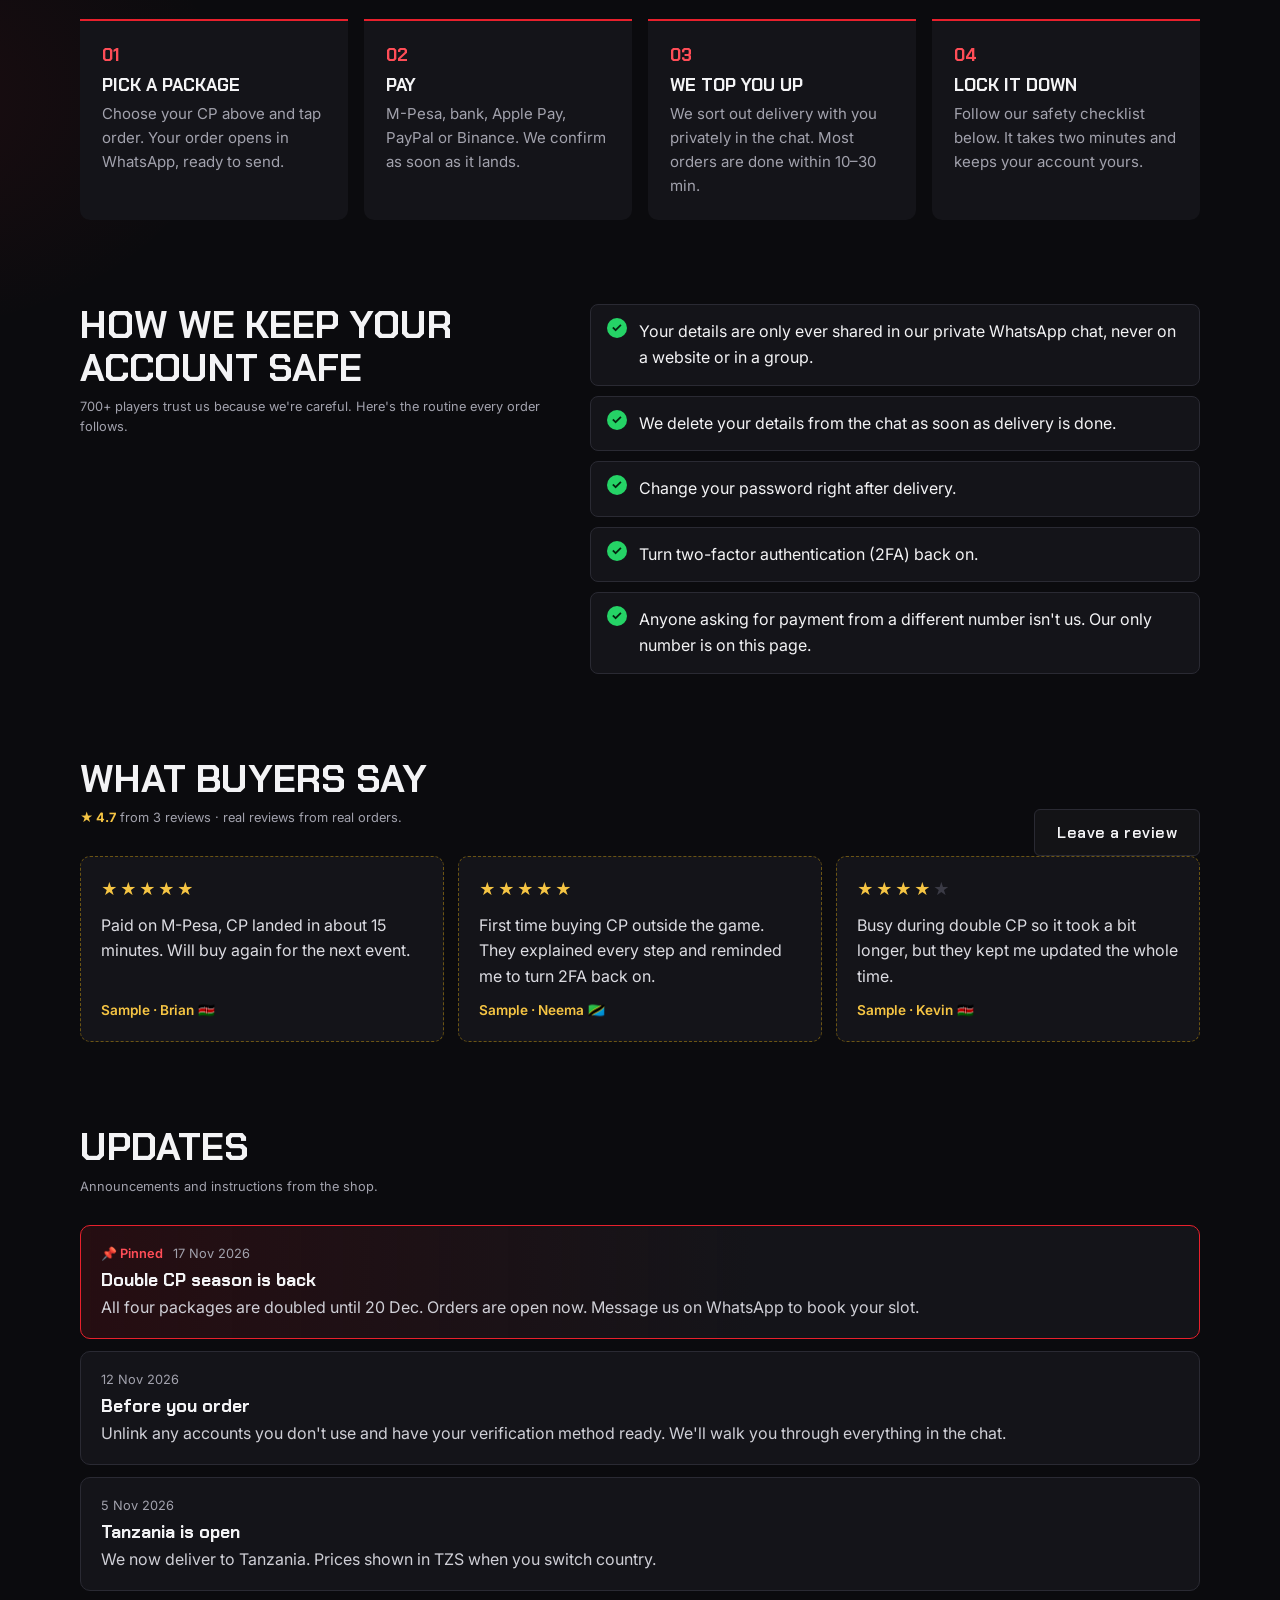
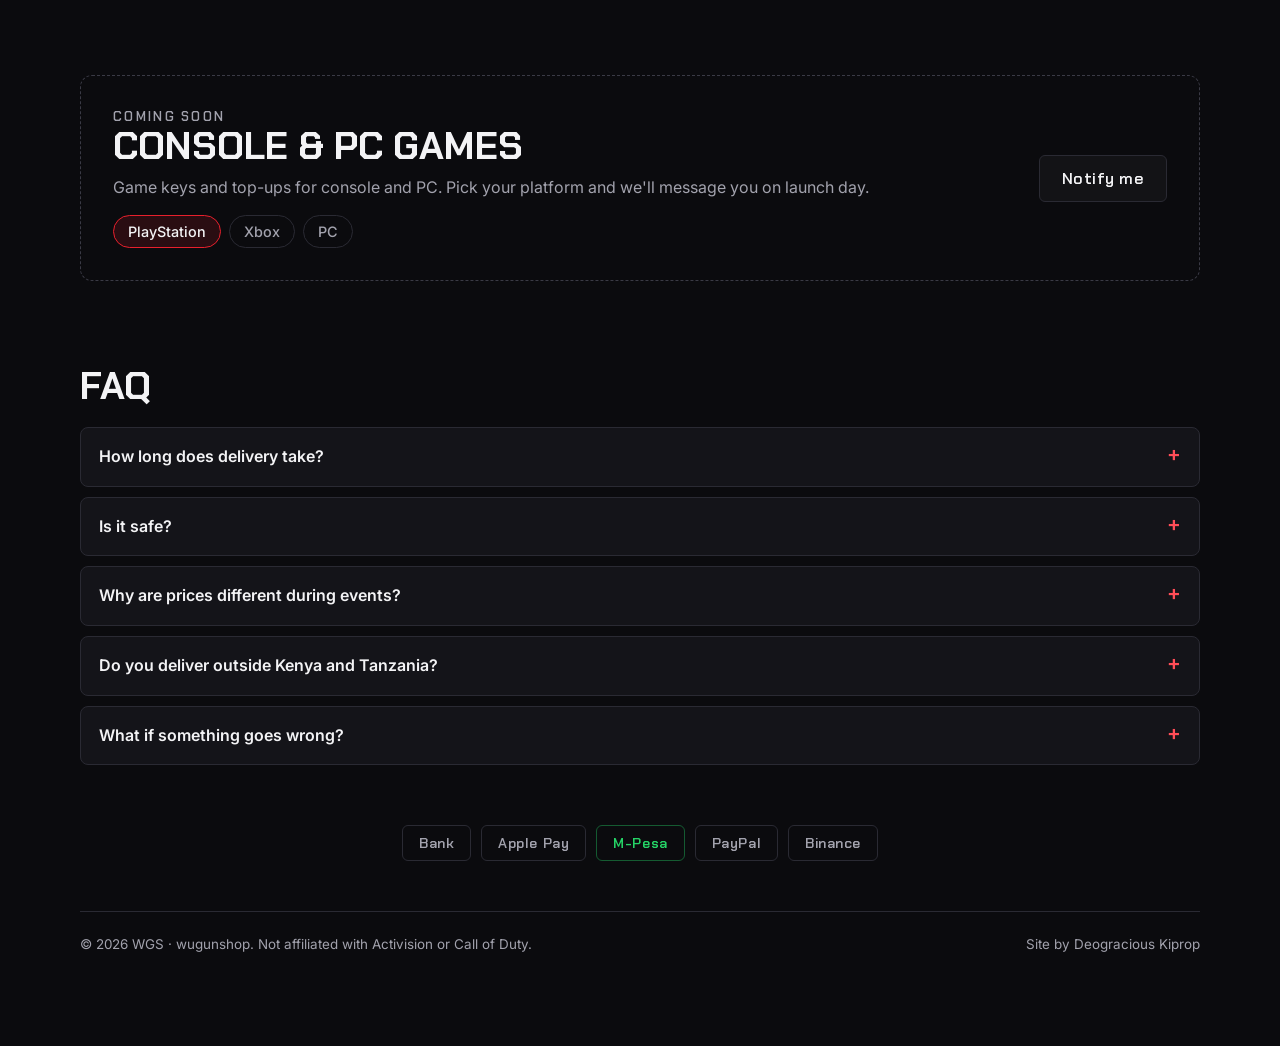
==== commit 8c45278e: "Add product types, order codes, order inbox, daily stats and games waitlist Co-Authored-By: Claude O" ====
--- a/index.html
+++ b/index.html
@@ -13,7 +13,7 @@
   <link rel="stylesheet" href="style.css">
 </head>
 <body>
-  <p class="demo">Demo · prices, offers and announcements are edited from a Google Sheet</p>
+  <p class="demo">Demo · edited from the admin panel · regular CP &amp; Battle Pass prices are samples</p>
 
   <div class="offer" id="offer" hidden>
     <div class="wrap offer-in">
@@ -93,6 +93,7 @@
           <button type="button" data-cur="tzs" aria-pressed="false">🇹🇿 Tanzania · TSH</button>
         </div>
       </div>
+      <div class="cats" id="cats" role="tablist" aria-label="Product type"></div>
       <div class="grid" id="grid"><p class="loading">Loading prices…</p></div>
 
       <div class="order" id="order">
@@ -109,6 +110,9 @@
               <label><input type="radio" name="pay" value="Binance"><span>Binance</span></label>
             </div>
           </fieldset>
+          <label class="field uid" id="uid-field" hidden>Player UID <small>(found on your profile. It's public, so it's safe to share)</small>
+            <input id="uid" type="text" inputmode="numeric" maxlength="24" placeholder="e.g. 6743 0000 0000 0000" autocomplete="off">
+          </label>
           <label class="field">Your name <small>(so we know who's messaging)</small>
             <input id="name" type="text" autocomplete="given-name" maxlength="40" placeholder="e.g. Brian">
           </label>
@@ -191,7 +195,12 @@
       <div>
         <p class="eyebrow">Coming soon</p>
         <h2>Console &amp; PC games</h2>
-        <p>Game keys and top-ups for console and PC. Message us to get on the list for launch day.</p>
+        <p>Game keys and top-ups for console and PC. Pick your platform and we'll message you on launch day.</p>
+        <div class="plats" role="group" aria-label="Your platform">
+          <button type="button" aria-pressed="true">PlayStation</button>
+          <button type="button" aria-pressed="false">Xbox</button>
+          <button type="button" aria-pressed="false">PC</button>
+        </div>
       </div>
       <a class="btn ghost" id="soon-wa" href="#" target="_blank" rel="noopener">Notify me</a>
     </section>
--- a/style.css
+++ b/style.css
@@ -80,6 +80,18 @@
 .switch { display: inline-flex; background: var(--panel); border: 1px solid var(--line); border-radius: 8px; padding: 4px; margin-bottom: 28px; }
 .switch button { background: none; border: 0; color: var(--muted); font: 600 .9rem var(--sans); padding: 8px 14px; border-radius: 5px; cursor: pointer; }
 .switch button[aria-pressed="true"] { background: var(--red); color: #fff; }
+
+.plats { display: flex; flex-wrap: wrap; gap: 8px; margin-top: 14px; }
+.plats button { padding: 7px 14px; border-radius: 999px; border: 1px solid var(--line); background: transparent; color: var(--muted); font: 500 .9rem var(--sans); cursor: pointer; }
+.plats button[aria-pressed="true"] { border-color: var(--red); color: var(--text); background: rgba(232,32,44,.14); }
+
+/* product tabs */
+.cats { display: flex; gap: 8px; margin: -8px 0 22px; overflow-x: auto; padding-bottom: 4px; }
+.cats button { flex: none; padding: 9px 16px; border-radius: 999px; border: 1px solid var(--line); background: var(--panel); color: var(--muted); font: 600 .92rem var(--display); letter-spacing: .03em; cursor: pointer; }
+.cats button[aria-selected="true"] { color: var(--text); border-color: var(--red); background: rgba(232,32,44,.14); }
+.card .pass { font: 700 1.45rem/1.1 var(--display); color: var(--gold); }
+.order .uid input { border-color: var(--gold); }
+.order .code { display: inline-block; margin-left: 6px; font: 600 .8rem var(--display); color: var(--muted); letter-spacing: .04em; }
 
 /* price cards */
 .grid { display: grid; grid-template-columns: repeat(4, 1fr); gap: 16px; }
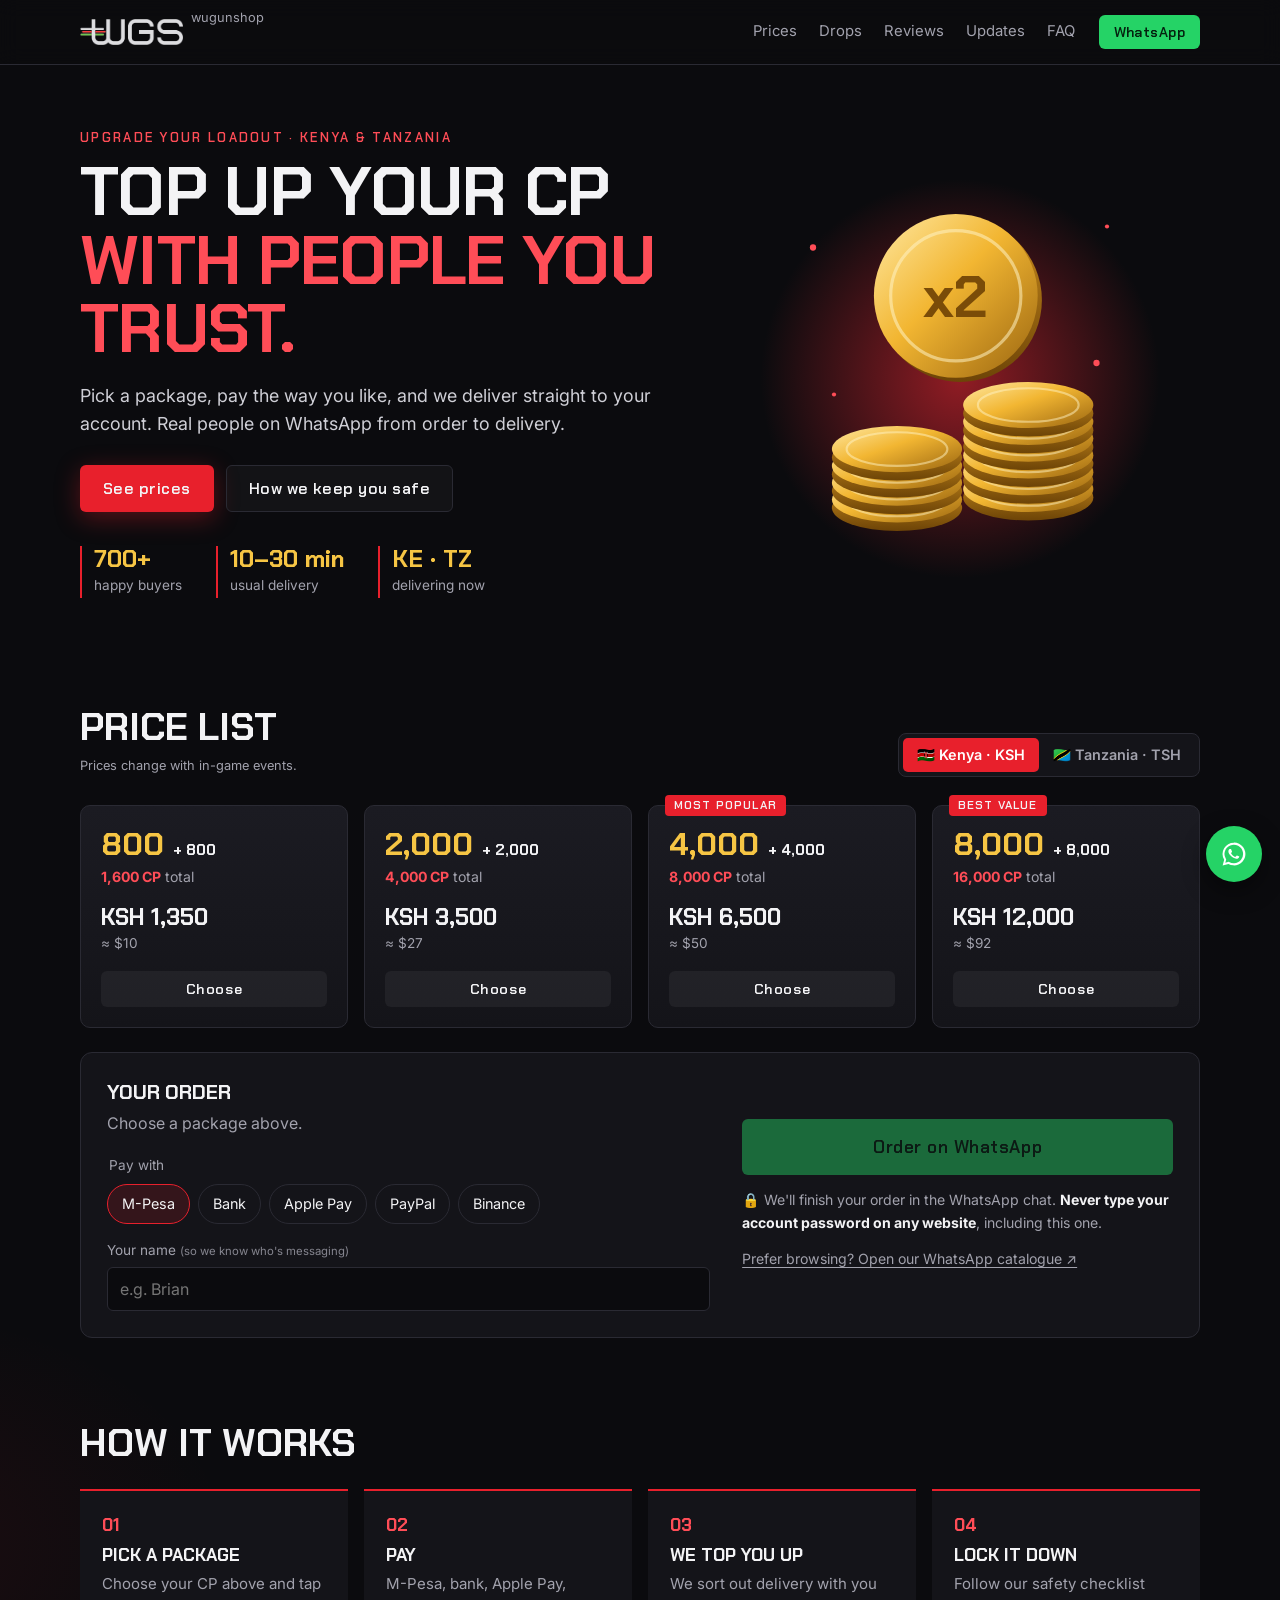
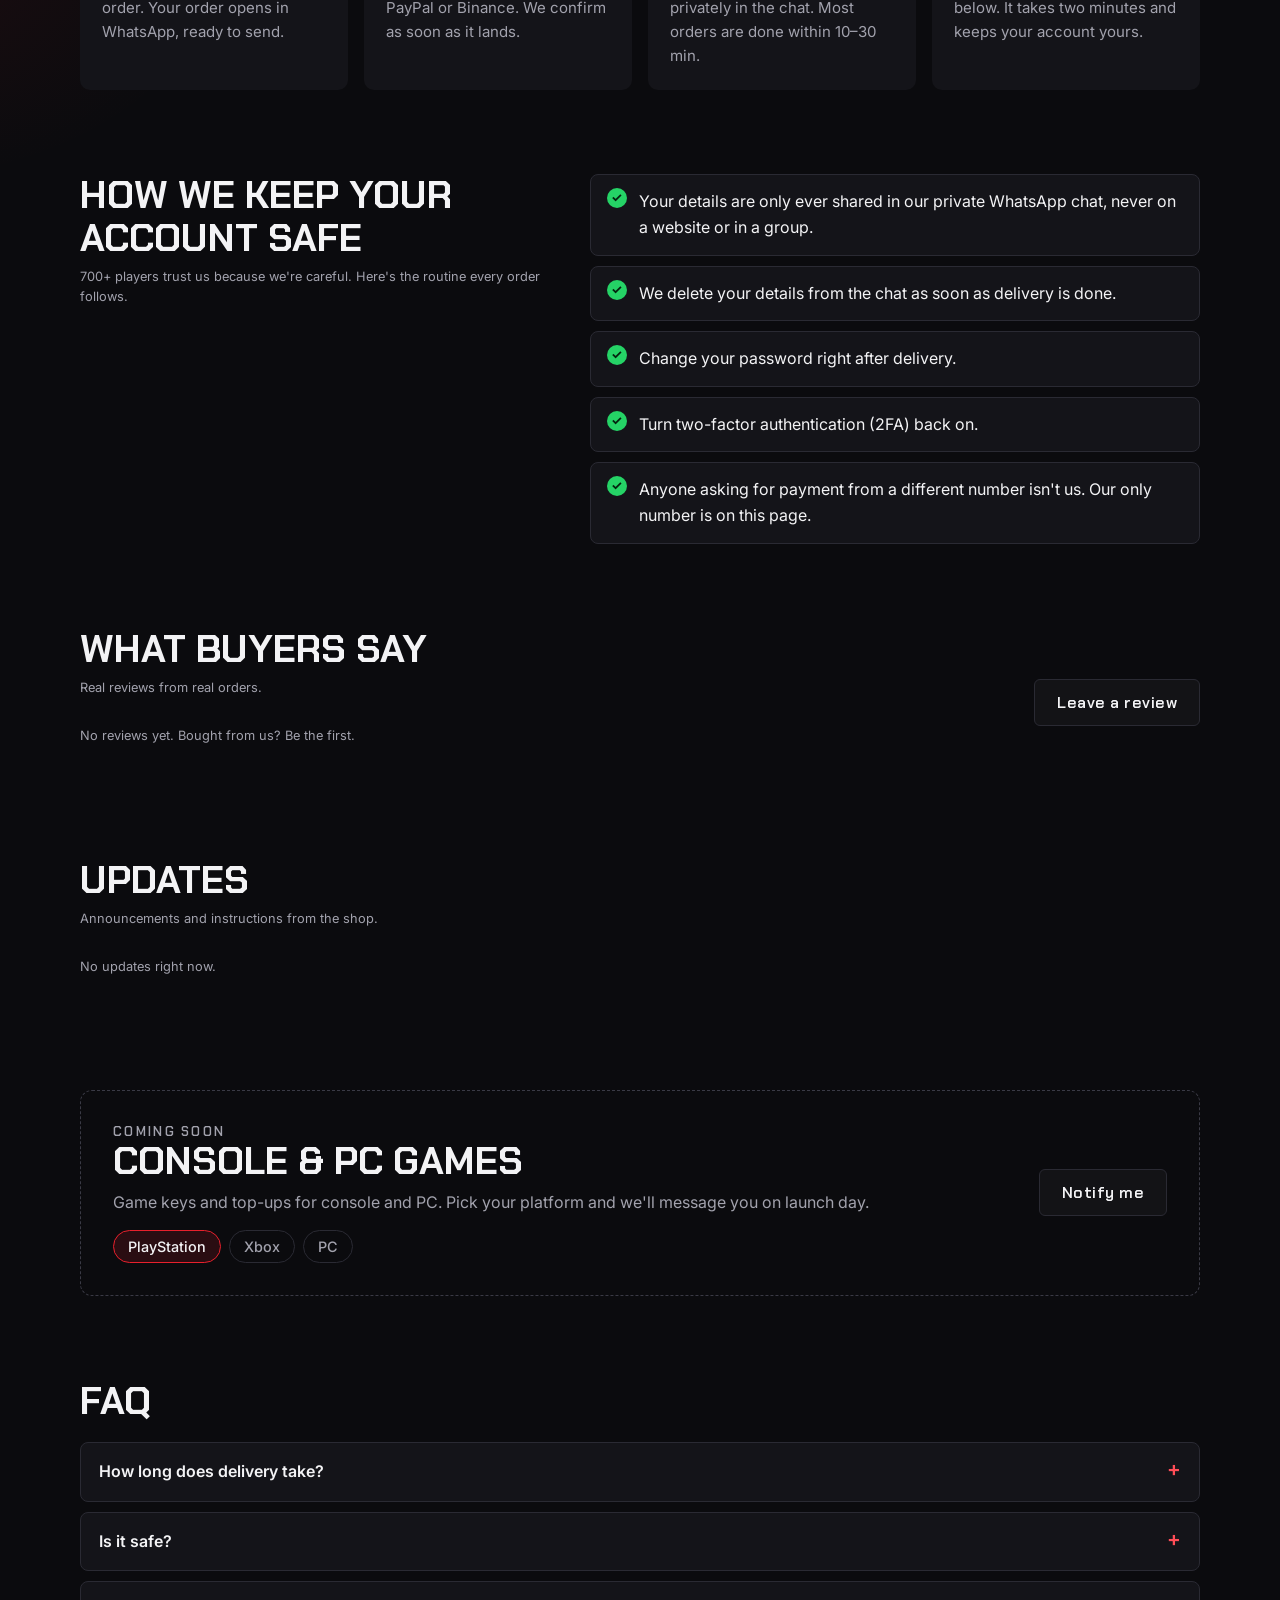
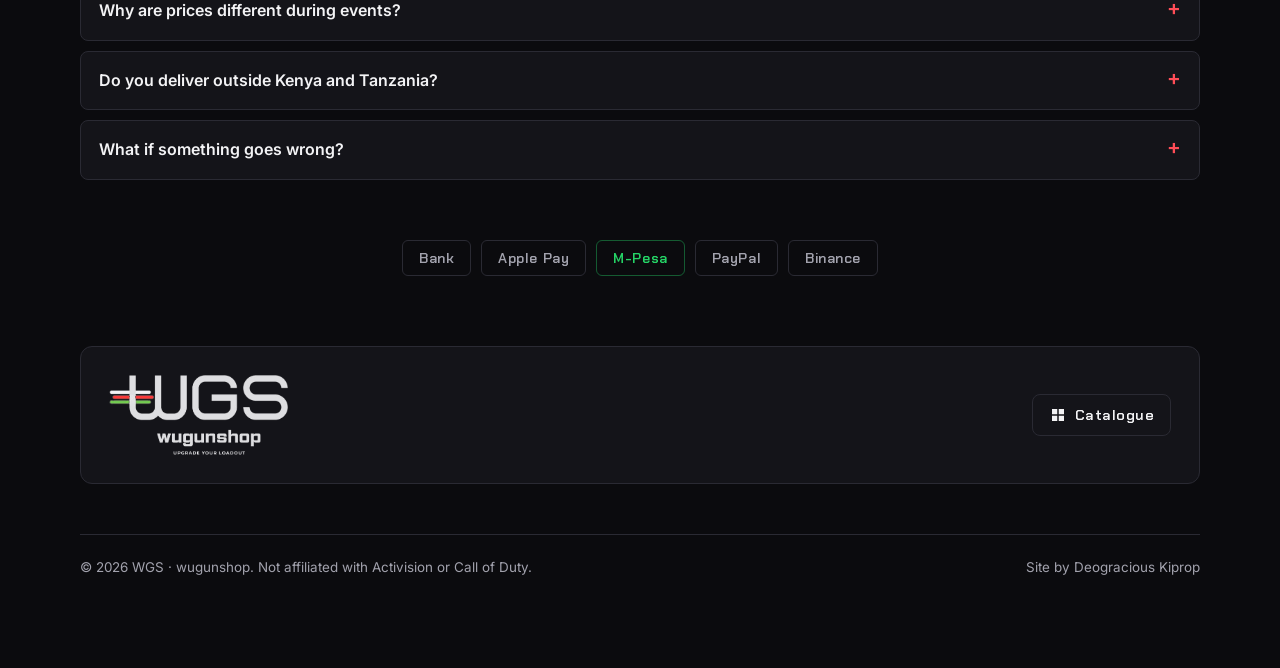
==== commit a4ee4b61: "Connect shop and admin to Supabase, add logo, socials and wgs.ardesams.com Co-Authored-By: Claude Op" ====
--- a/index.html
+++ b/index.html
@@ -7,14 +7,17 @@
   <meta name="description" content="Top up CoD Mobile CP with WGS, trusted by 700+ players in Kenya and Tanzania. Pay with M-Pesa, bank, Apple Pay, PayPal or Binance.">
   <meta name="robots" content="noindex">  <!-- DEMO: remove when he approves going live -->
   <meta name="theme-color" content="#0b0b0e">
+  <link rel="icon" href="img/favicon.png" type="image/png">
+  <link rel="apple-touch-icon" href="img/icon-192.png">
+  <meta property="og:title" content="WGS · wugunshop · Upgrade your loadout">
+  <meta property="og:description" content="CoD Mobile CP, Battle Pass and more, delivered fast in Kenya and Tanzania.">
+  <meta property="og:image" content="img/icon-512.png">
   <link rel="preconnect" href="https://fonts.googleapis.com">
   <link rel="preconnect" href="https://fonts.gstatic.com" crossorigin>
   <link href="https://fonts.googleapis.com/css2?family=Chakra+Petch:wght@500;600;700&family=Inter:wght@400;500;600&display=swap" rel="stylesheet">
   <link rel="stylesheet" href="style.css">
 </head>
 <body>
-  <p class="demo">Demo · edited from the admin panel · regular CP &amp; Battle Pass prices are samples</p>
-
   <div class="offer" id="offer" hidden>
     <div class="wrap offer-in">
       <span class="pulse" aria-hidden="true"></span>
@@ -25,9 +28,9 @@
 
   <header class="nav">
     <div class="wrap nav-in">
-      <a class="logo" href="#top" aria-label="WGS home">
-        <span class="flag" aria-hidden="true"></span>
-        <span class="mark">WGS</span><span class="sub">wugunshop</span>
+      <a class="logo" href="#top" aria-label="WGS wugunshop, home">
+        <img src="img/logo-mark.png" alt="WGS" width="103" height="26">
+        <span class="sub">wugunshop</span>
       </a>
       <nav aria-label="Main">
         <a href="#prices">Prices</a>
@@ -43,7 +46,7 @@
   <main id="top">
     <section class="hero wrap">
       <div>
-        <p class="eyebrow">CoD Mobile CP · Kenya &amp; Tanzania</p>
+        <p class="eyebrow">Upgrade your loadout · Kenya &amp; Tanzania</p>
         <h1>Top up your CP<br><span>with people you trust.</span></h1>
         <p class="lead">Pick a package, pay the way you like, and we deliver straight to your account. Real people on WhatsApp from order to delivery.</p>
         <div class="cta">
@@ -120,6 +123,7 @@
         <div class="order-r">
           <a class="btn wa big" id="send" href="#" target="_blank" rel="noopener" aria-disabled="true">Order on WhatsApp</a>
           <p class="note">🔒 We'll finish your order in the WhatsApp chat. <b>Never type your account password on any website</b>, including this one.</p>
+          <a class="cat-link" id="catalogue" href="#" target="_blank" rel="noopener" hidden>Prefer browsing? Open our WhatsApp catalogue ↗</a>
         </div>
       </div>
     </section>
@@ -137,7 +141,7 @@
     <section id="safe" class="wrap section safe">
       <div>
         <h2>How we keep your account safe</h2>
-        <p class="sub">700+ players trust us because we're careful. Here's the routine every order follows.</p>
+        <p class="sub"><span class="js-buyers">700+</span> players trust us because we're careful. Here's the routine every order follows.</p>
       </div>
       <ul class="checks">
         <li>Your details are only ever shared in our private WhatsApp chat, never on a website or in a group.</li>
@@ -172,8 +176,8 @@
         </div>
         <label class="field">Your review <textarea id="r-msg" rows="3" maxlength="300" required placeholder="How did your order go?"></textarea></label>
         <div class="row end">
-          <p class="note">Your review goes to us on WhatsApp. We post it here once we've matched it to your order.</p>
-          <button class="btn red" type="submit">Send review</button>
+          <p class="note" id="r-note">We check every review against a real order before it goes up.</p>
+          <button class="btn red" type="submit" id="r-send">Send review</button>
         </div>
       </form>
       <div class="reviews" id="reviewlist"></div>
@@ -209,7 +213,7 @@
       <h2>FAQ</h2>
       <div class="faq">
         <details><summary>How long does delivery take?</summary><p>Most orders are done within <span class="js-delivery">10–30 min</span> of payment. During big events it can take a little longer. We'll tell you in the chat.</p></details>
-        <details><summary>Is it safe?</summary><p>We've served 700+ players. Everything happens privately on WhatsApp, and we walk you through changing your password and turning on 2FA after delivery.</p></details>
+        <details><summary>Is it safe?</summary><p>We've served <span class="js-buyers">700+</span> players. Everything happens privately on WhatsApp, and we walk you through changing your password and turning on 2FA after delivery.</p></details>
         <details><summary>Why are prices different during events?</summary><p>When the game runs a double-CP event, you get twice the CP for the same price. Our list always shows the current deal and when it was last updated.</p></details>
         <details><summary>Do you deliver outside Kenya and Tanzania?</summary><p>Ask us on WhatsApp. We'll tell you straight away if we can.</p></details>
         <details><summary>What if something goes wrong?</summary><p>Message us. If we can't deliver, you get your money back.</p></details>
@@ -220,6 +224,11 @@
       <span>Bank</span><span>Apple Pay</span><span class="mp">M-Pesa</span><span>PayPal</span><span>Binance</span>
     </section>
   </main>
+
+  <section class="wrap follow" id="follow" hidden>
+    <img src="img/logo-full.png" alt="WGS wugunshop · Upgrade your loadout" width="206" height="92" loading="lazy">
+    <div class="socials" id="socials"></div>
+  </section>
 
   <footer class="wrap footer">
     <p>© <span id="year">2026</span> WGS · wugunshop. Not affiliated with Activision or Call of Duty.</p>
@@ -230,6 +239,7 @@
     <svg viewBox="0 0 32 32" width="28" height="28" aria-hidden="true"><path fill="currentColor" d="M16 3a13 13 0 0 0-11.2 19.6L3 29l6.6-1.7A13 13 0 1 0 16 3zm0 23.6c-2 0-3.9-.5-5.6-1.5l-.4-.2-3.9 1 1-3.8-.3-.4A10.6 10.6 0 1 1 16 26.6zm5.8-7.9c-.3-.2-1.9-.9-2.2-1-.3-.1-.5-.2-.7.2l-1 1.2c-.2.2-.4.2-.7.1-.3-.2-1.4-.5-2.6-1.6-1-.9-1.6-1.9-1.8-2.2-.2-.3 0-.5.1-.7l.5-.6.3-.5v-.5l-1-2.4c-.3-.6-.5-.5-.7-.5h-.6c-.2 0-.5.1-.8.4-.3.3-1 1-1 2.5s1.1 2.9 1.2 3.1c.2.2 2.1 3.2 5.1 4.5 2.5 1 3 .8 3.6.7.6-.1 1.9-.8 2.1-1.5.3-.7.3-1.4.2-1.5-.1-.2-.3-.2-.6-.4z"/></svg>
   </a>
 
+  <script src="config.js"></script>
   <script src="data.js"></script>
   <script src="script.js"></script>
 </body>
--- a/style.css
+++ b/style.css
@@ -80,6 +80,17 @@
 .switch { display: inline-flex; background: var(--panel); border: 1px solid var(--line); border-radius: 8px; padding: 4px; margin-bottom: 28px; }
 .switch button { background: none; border: 0; color: var(--muted); font: 600 .9rem var(--sans); padding: 8px 14px; border-radius: 5px; cursor: pointer; }
 .switch button[aria-pressed="true"] { background: var(--red); color: #fff; }
+
+.logo img { height: 26px; width: auto; display: block; }
+.cat-link { font-size: .88rem; color: var(--muted); text-decoration: underline; text-underline-offset: 3px; }
+.cat-link:hover { color: var(--text); }
+.follow { display: flex; align-items: center; justify-content: space-between; gap: 24px; flex-wrap: wrap; margin-top: 70px; padding: 28px; border: 1px solid var(--line); border-radius: 12px; background: var(--panel); }
+.follow img { height: 80px; width: auto; }
+.socials { display: flex; flex-wrap: wrap; gap: 10px; }
+.socials a { display: inline-flex; align-items: center; gap: 8px; padding: 10px 16px; border-radius: 8px; border: 1px solid var(--line); text-decoration: none; font: 600 .92rem var(--display); letter-spacing: .03em; }
+.socials a:hover { border-color: var(--red); }
+.socials svg { width: 18px; height: 18px; }
+.sent-ok { color: var(--green) !important; }
 
 .plats { display: flex; flex-wrap: wrap; gap: 8px; margin-top: 14px; }
 .plats button { padding: 7px 14px; border-radius: 999px; border: 1px solid var(--line); background: transparent; color: var(--muted); font: 500 .9rem var(--sans); cursor: pointer; }
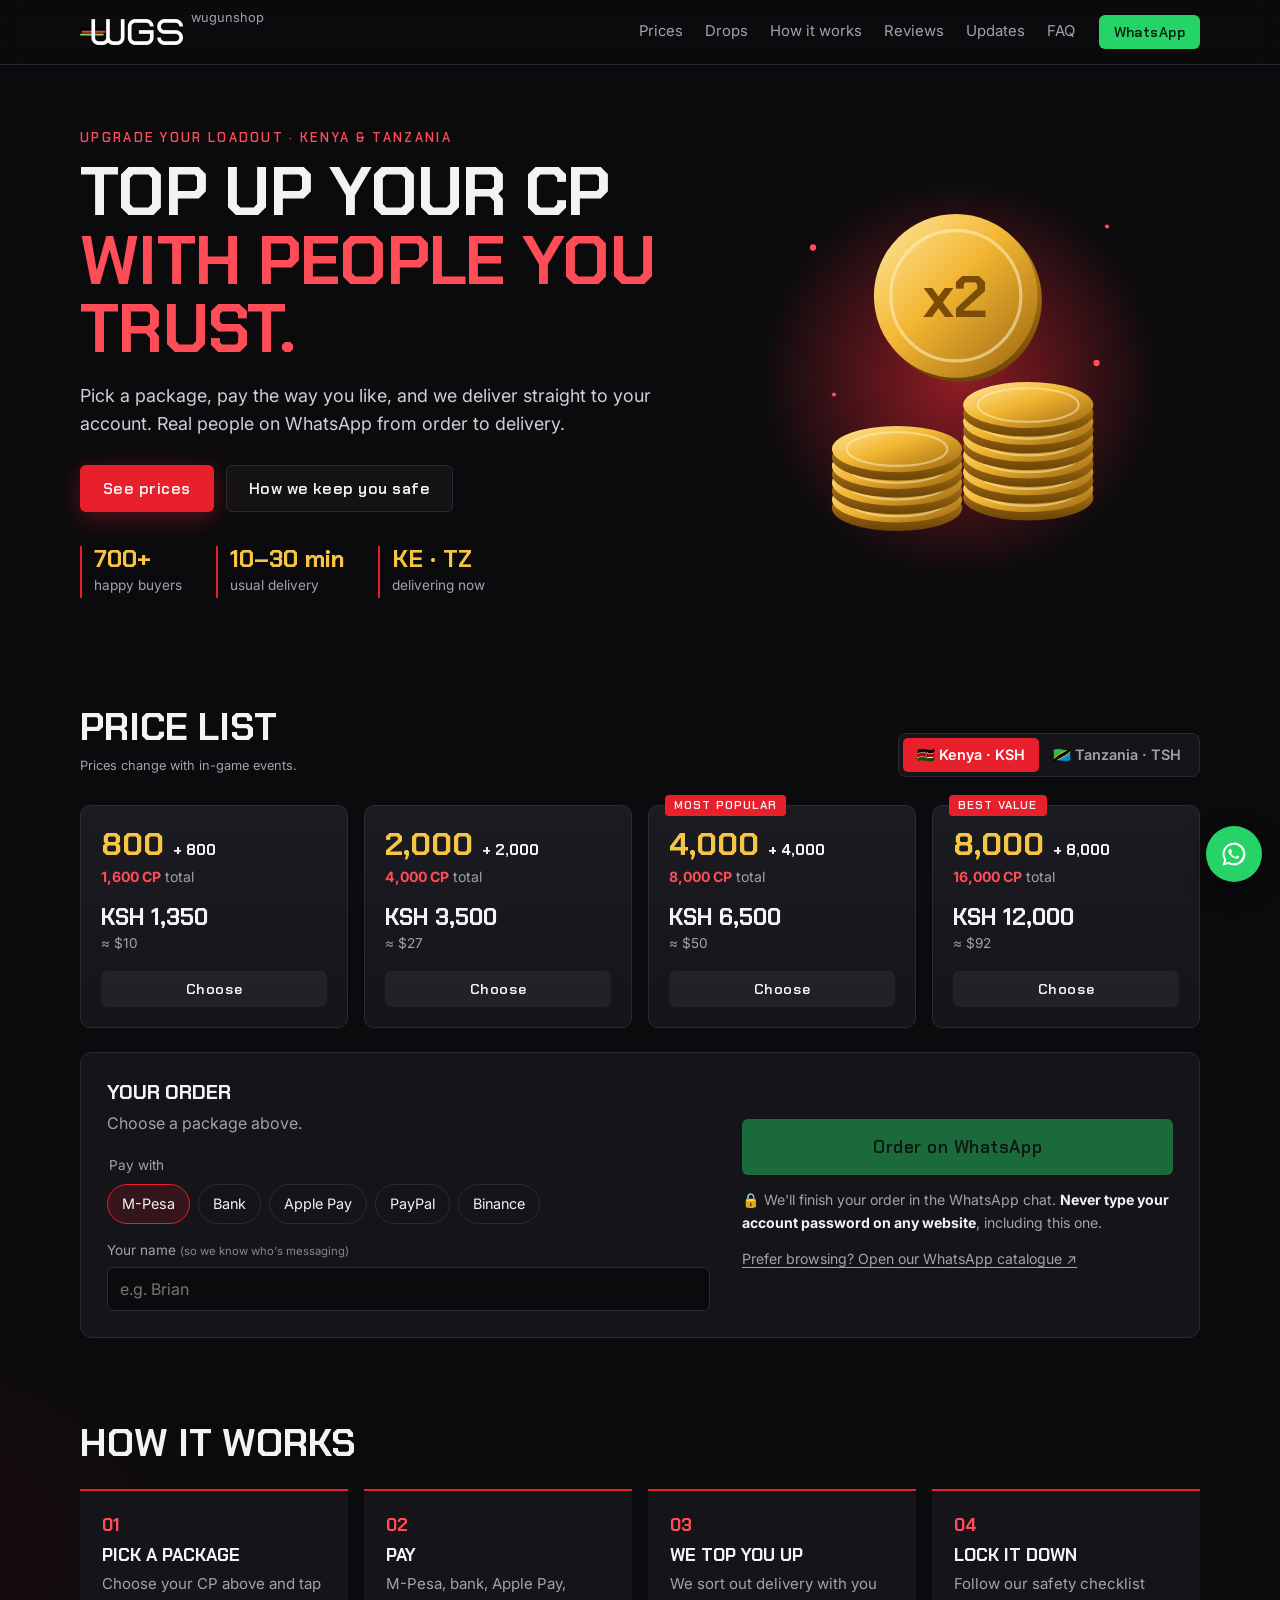
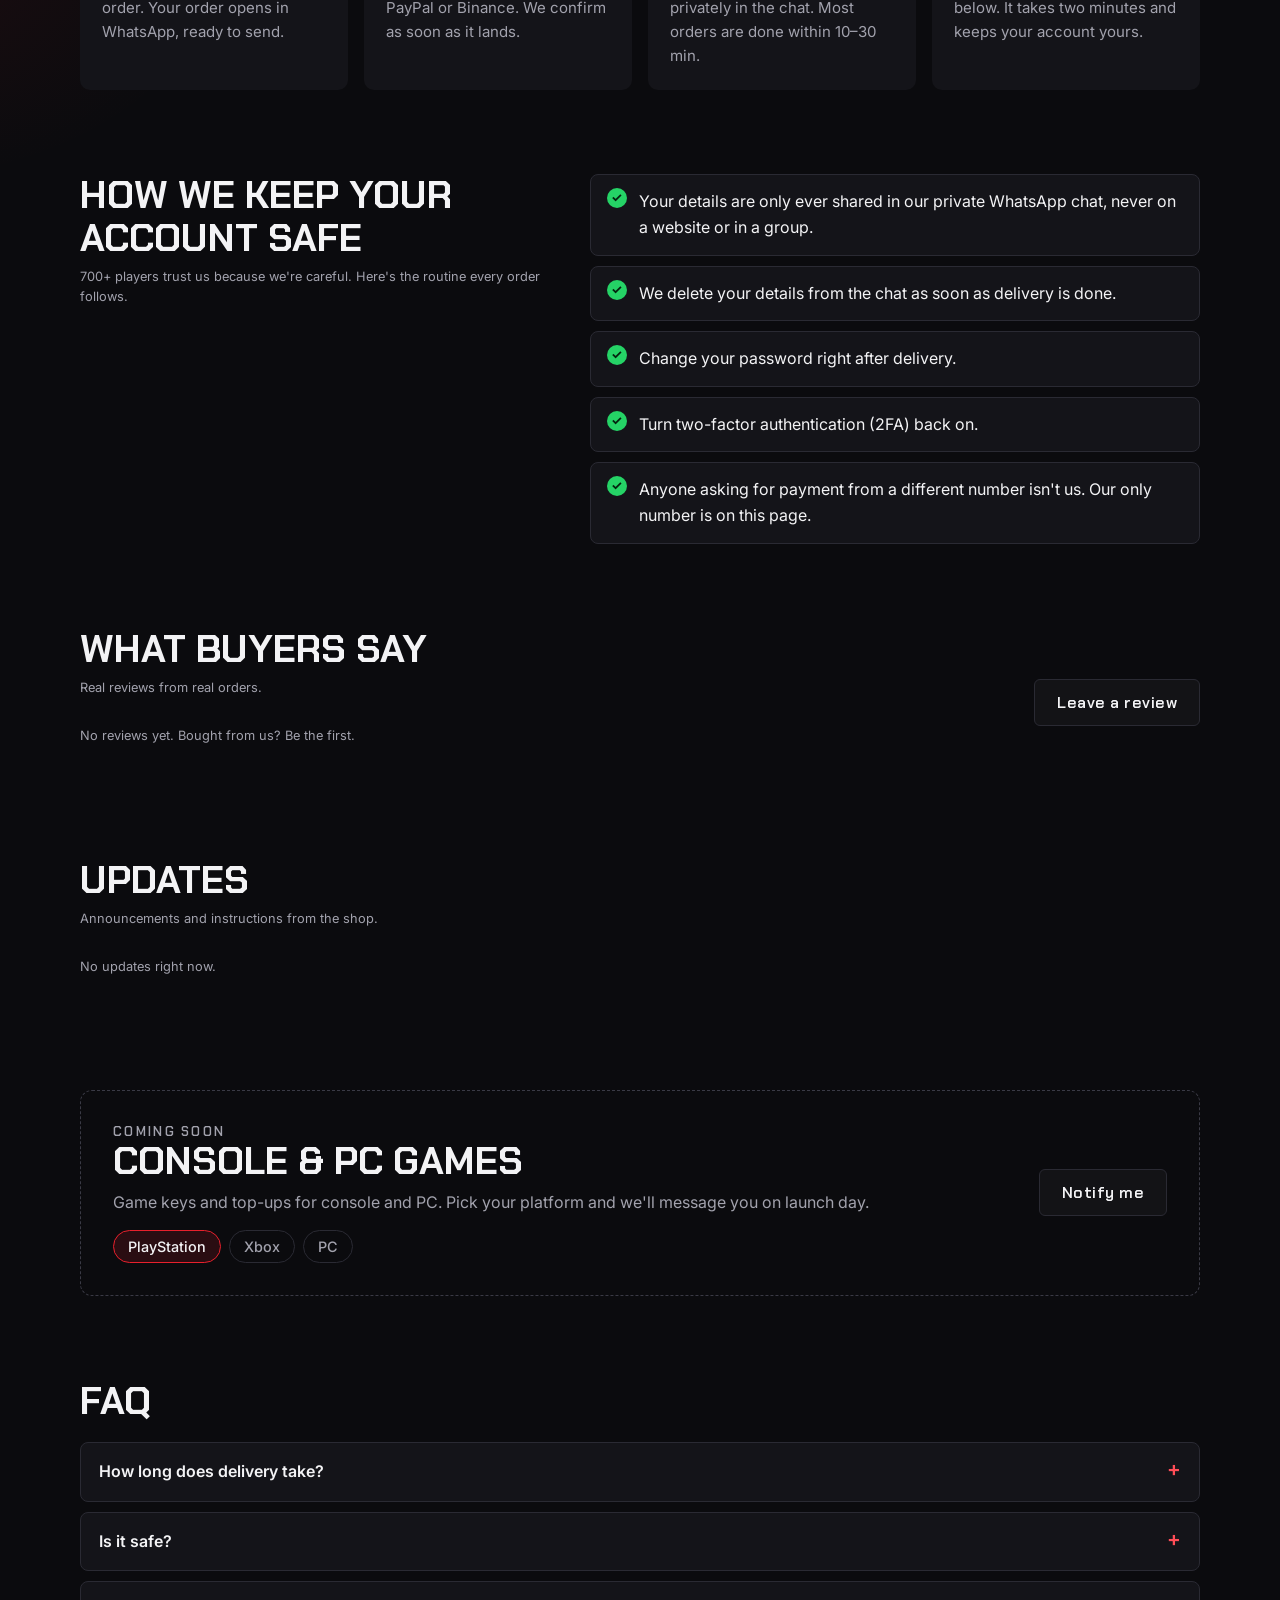
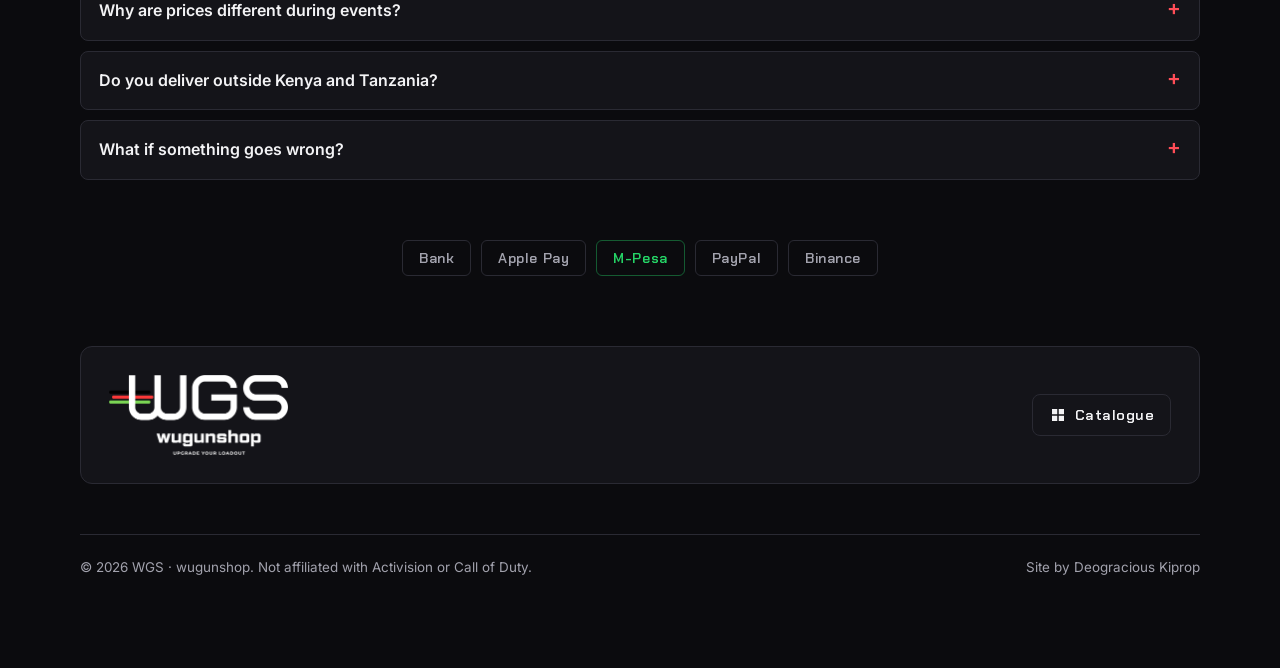
==== commit 67e3d911: "Use the official white WGS logo; show upcoming drops right after the price list Co-Authored-By: Clau" ====
--- a/index.html
+++ b/index.html
@@ -35,6 +35,7 @@
       <nav aria-label="Main">
         <a href="#prices">Prices</a>
         <a href="#drops">Drops</a>
+        <a href="#how">How it works</a>
         <a href="#reviews">Reviews</a>
         <a href="#news">Updates</a>
         <a href="#faq">FAQ</a>
@@ -128,6 +129,12 @@
       </div>
     </section>
 
+    <section id="drops" class="wrap section">
+      <h2>Coming up in-game</h2>
+      <p class="sub">Upcoming drops and events. Book your CP early so it's ready on launch day.</p>
+      <div class="drops" id="droplist"></div>
+    </section>
+
     <section id="how" class="wrap section">
       <h2>How it works</h2>
       <ol class="steps">
@@ -181,12 +188,6 @@
         </div>
       </form>
       <div class="reviews" id="reviewlist"></div>
-    </section>
-
-    <section id="drops" class="wrap section">
-      <h2>Coming up in-game</h2>
-      <p class="sub">Upcoming drops and events. Book your CP early so it's ready on launch day.</p>
-      <div class="drops" id="droplist"></div>
     </section>
 
     <section id="news" class="wrap section">
